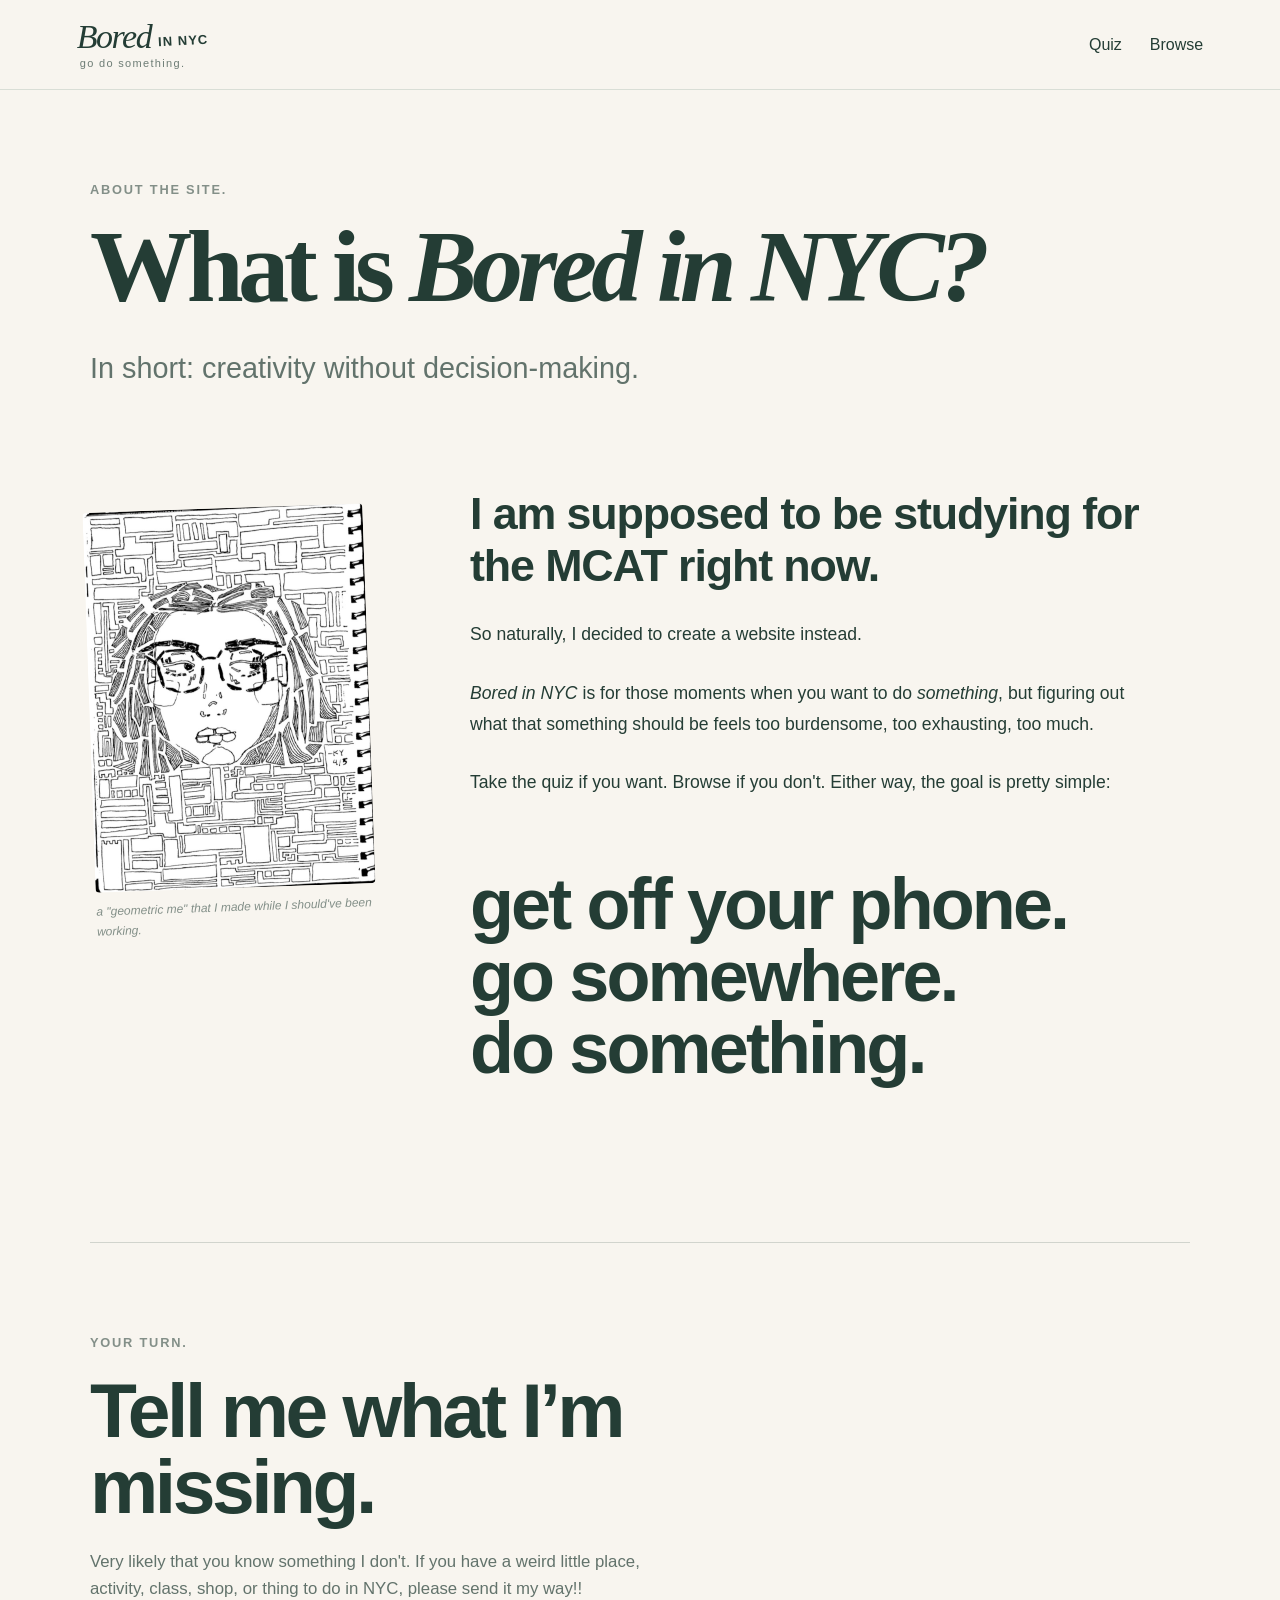
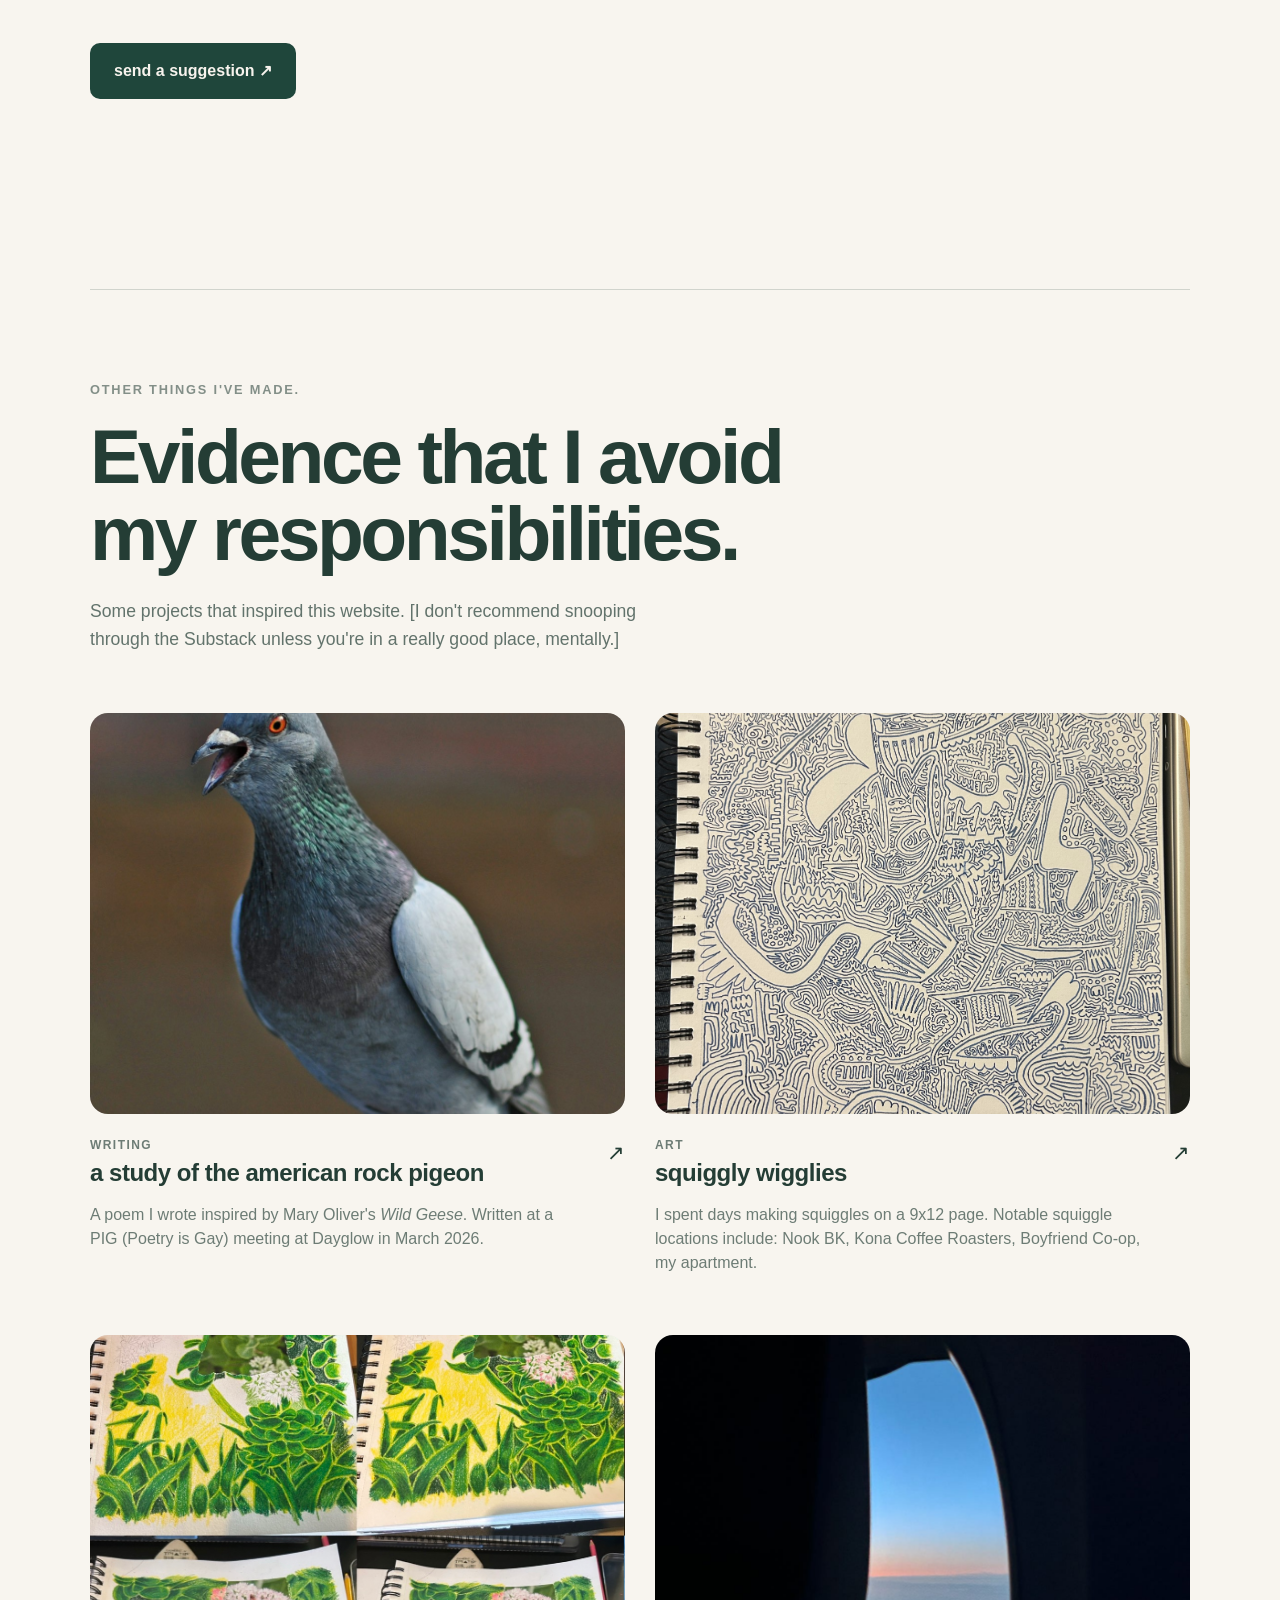
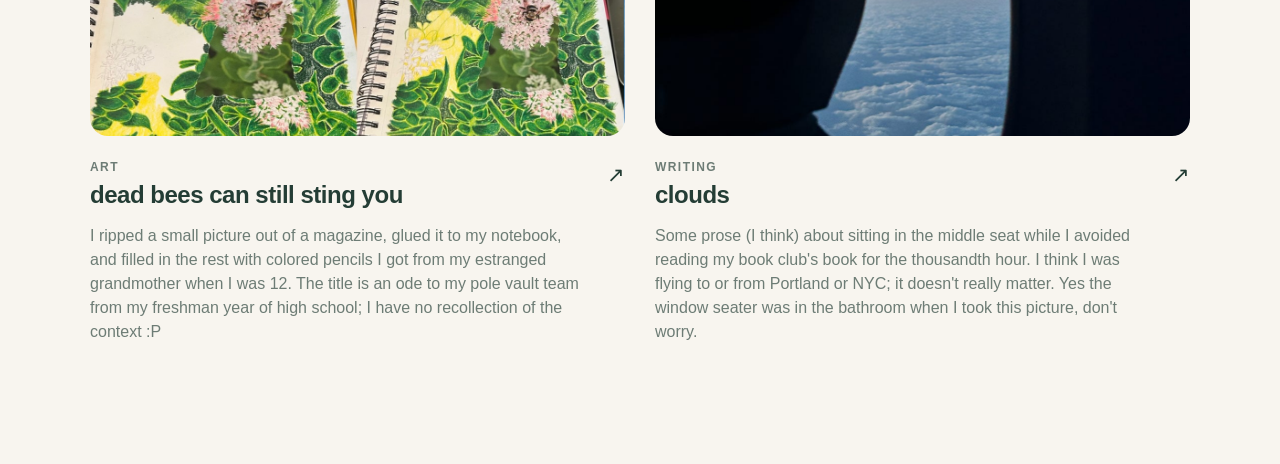
==== about.html @ a7bac59e "website updates and added about me page" ====
<!DOCTYPE html>
<html lang="en">

<head>
  <meta charset="UTF-8">
  <meta name="viewport" content="width=device-width, initial-scale=1">

  <title>About | Bored in NYC</title>

  <link rel="stylesheet" href="style.css">
</head>


<body class="about-page">

  <header>
    <nav class="navbar" aria-label="Main navigation">

      <a
        href="index.html"
        class="site-name"
        aria-label="Bored in NYC — go do something"
      >
        <span class="logo-main">
          <span class="logo-bored">Bored</span>
          <span class="logo-nyc">in NYC</span>
        </span>

        <span class="logo-tagline">
          go do something.
        </span>
      </a>

      <div class="nav-links">
        <a class="nav-link" href="quiz.html">Quiz</a>
        <a class="nav-link" href="browse.html">Browse</a>
      </div>

    </nav>
  </header>

  <main class="about-main">

    <section class="about-hero">

      <p class="about-eyebrow">About the site.</p>

      <h1>
        What is <em>Bored in NYC?</em>
      </h1>

      <p class="about-lede">
        In short: creativity without decision-making.
      </p>
    </section>


    <div class="about-content-row">

  <!-- LEFT SIDE -->
  <div class="about-side-image">
    <img src="About.jpg" alt="a geometric me">
    <p>a "geometric me" that I made while I should've been working.</p>
  </div>


  <!-- RIGHT SIDE -->
  <section class="about-story">

    <p class="about-big-text">
      I am supposed to be studying for the MCAT right now.
    </p>

    <p>
      So naturally, I decided to create a website instead.
    </p>

    <p>
      <em>Bored in NYC</em> is for those moments when you want to do
      <em>something</em>, but figuring out what that something should be
      feels too burdensome, too exhausting, too much.
    </p>

    <p>
      Take the quiz if you want. Browse if you don't.
      Either way, the goal is pretty simple:
    </p>

    <p class="about-closing">
      get off your phone.<br>
      go somewhere.<br>
      do something.
    </p>

  </section>

</div>

     <section class="suggestion-section">

  <div class="about-divider"></div>

  <div class="suggestion-content">

    <p class="about-eyebrow">YOUR TURN.</p>

    <h2>Tell me what I’m missing.</h2>

    <p class="suggestion-intro">
      Very likely that you know something I don't. If you have a weird little place, activity, class, shop, or thing to do
      in NYC, please send it my way!!
    </p>



      <a
  class="suggestion-button"
  href="https://forms.gle/tax34unTZaLPcnZL6"
  target="_blank"
  rel="noopener noreferrer"
>
  send a suggestion ↗
</a>
    </form>

  </div>

</section>
    <!-- ===================================================
     CREATIVE PROJECTS
     =================================================== -->

<section class="creative-projects">

  <div class="about-divider"></div>

  <div class="creative-projects-header">
    <p class="about-eyebrow">Other things I've made.</p>

    <h2>
      Evidence that I avoid my responsibilities.
    </h2>

    <p class="creative-projects-intro">
      Some projects that inspired this website. [I don't recommend snooping through the Substack unless you're in a really good place, mentally.]
    </p>
  </div>


  <div class="creative-projects-grid">

    <!-- PROJECT 1 -->
    <a 
    href="https://officialcostcohotdog.substack.com/p/a-study-of-the-american-rock-pigeon"
  class="creative-project-card"
  target="_blank"
  rel="noopener noreferrer"> <div class="creative-project-image">
        <img src="Pigeon.jpeg" alt="">
      </div>

      <div class="creative-project-info">
        <p class="creative-project-type">Writing</p>
        <h3>a study of the american rock pigeon</h3>
        <p>A poem I wrote inspired by Mary Oliver's <em>Wild Geese</em>. Written at a PIG (Poetry is Gay) meeting at Dayglow in March 2026.</p>
        <span class="creative-project-arrow">↗</span>
      </div>
    </a>


    <!-- PROJECT 2 -->
<div class="creative-project-card art-expand-card">
  <div class="creative-project-image" onclick="openLightbox('Art1.jpg', 'Squiggly Wigglies')">
    <img src="Art1.jpg" alt="Squiggly Wigglies">
  </div>

  <div class="creative-project-info">
    <p class="creative-project-type">Art</p>
    <h3>squiggly wigglies</h3>
    <p>
      I spent days making squiggles on a 9x12 page. Notable squiggle
      locations include: Nook BK, Kona Coffee Roasters, Boyfriend Co-op,
      my apartment.
    </p>
    <span class="creative-project-arrow"
          onclick="openLightbox('Art1.jpg', 'Squiggly Wigglies')">↗</span>
  </div>
</div>

    <!-- PROJECT 3 -->
<div class="creative-project-card art-expand-card">
  <div class="creative-project-image" onclick="openLightbox('Art 2.jpg', 'Dead bees can still sting you')">
    <img src="Art 2.jpg" alt="Dead bees can still sting you">
  </div>

  <div class="creative-project-info">
    <p class="creative-project-type">Art</p>
    <h3>dead bees can still sting you</h3>
    <p>
      I ripped a small picture out of a magazine, glued it to my notebook, and filled in the rest with colored pencils I got from my estranged grandmother when I was 12. The title is an ode to my pole vault team from my freshman year of high school; I have no recollection of the context :P
    </p>
    <span class="creative-project-arrow"
          onclick="openLightbox('Art1.jpg', 'Squiggly Wigglies')">↗</span>
  </div>
</div>


        <!-- PROJECT 5 -->
    <a 
    href="https://officialcostcohotdog.substack.com/p/clouds"
  class="creative-project-card"
  target="_blank"
  rel="noopener noreferrer"> <div class="creative-project-image">
        <img src="Clouds.jpg" alt="">
      </div>

      <div class="creative-project-info">
        <p class="creative-project-type">Writing</p>
        <h3>clouds</h3>
        <p>Some prose (I think) about sitting in the middle seat while I avoided reading my book club's book for the thousandth hour. I think I was flying to or from Portland or NYC; it doesn't really matter. Yes the window seater was in the bathroom when I took this picture, don't worry.</p>
        <span class="creative-project-arrow">↗</span>
      </div>
    </a>

  </div>

</section>

  </main>

  <!-- ART LIGHTBOX -->

<div id="art-lightbox" class="art-lightbox" onclick="closeLightbox()">

  <button
    class="lightbox-close"
    onclick="closeLightbox()"
    aria-label="Close image"
  >
    ×
  </button>

  <img
    id="lightbox-image"
    src=""
    alt=""
    onclick="event.stopPropagation()"
  >

</div>

<script>
  function openLightbox(imageSrc, imageAlt) {
    const lightbox = document.getElementById("art-lightbox");
    const image = document.getElementById("lightbox-image");

    image.src = imageSrc;
    image.alt = imageAlt;

    lightbox.classList.add("open");
    document.body.style.overflow = "hidden";
  }

  function closeLightbox() {
    const lightbox = document.getElementById("art-lightbox");

    lightbox.classList.remove("open");
    document.body.style.overflow = "";
  }

  document.addEventListener("keydown", function(event) {
    if (event.key === "Escape") {
      closeLightbox();
    }
  });
</script>

</body>
</html>
---- style.css ----
/* Include padding and borders in element widths */
* {
  box-sizing: border-box;
}

/* Set the page's colors and default font */
body {
  margin: 0;
  background: #f8f5ef;
  color: #243d35;
  font-family: Arial, sans-serif;
  line-height: 1.6;
}

/* Site name at the top */
header {
  padding: 20px 6%;
  border-bottom: 1px solid #d9ded6;
  font-weight: bold;
  font-size: 22px;
}

header p {
  margin: 0;
}

/* Keep the content centered and readable */
main {
  margin: 0;
  padding: 0;
}

h1 {
  max-width: 750px;
  font-family: Georgia, serif;
  font-size: clamp(36px, 6vw, 68px);
  line-height: 1.1;
  letter-spacing: -1px;
}

main > p {
  max-width: 560px;
  color: #56645c;
  font-size: 20px;
}

h2 {
  margin-top: 60px;
  font-size: 24px;
}

/* Arrange the hobby categories into cards */
ul {
  display: grid;
  grid-template-columns: repeat(auto-fit, minmax(220px, 1fr));
  gap: 16px;
  padding: 0;
  list-style: none;
}

/* Homepage activity category cards */
ul {
  counter-reset: activity-card;
}

li {
  position: relative;
  counter-increment: activity-card;
  padding: 34px 30px 30px;
  background: #ffffff;
  border: 1px solid #d9ded6;
  border-radius: 16px;
  font-weight: bold;
  transition:
    transform 0.2s ease,
    box-shadow 0.2s ease,
    border-color 0.2s ease;
}

li::before {
  content: "0" counter(activity-card);
  display: block;
  margin-bottom: 28px;
  font-family: Georgia, serif;
  font-size: 14px;
  font-style: italic;
  font-weight: normal;
  color: #7a877f;
}

li::after {
  content: "↗";
  position: absolute;
  top: 28px;
  right: 28px;
  font-size: 20px;
  font-weight: normal;
  transition: transform 0.2s ease;
}

li:hover {
  transform: translateY(-5px) rotate(-0.5deg);
  border-color: #243d35;
  box-shadow: 6px 7px 0 #dfe7dc;
}

li:hover::after {
  transform: translate(3px, -3px);
}
.category-link {
  display: block;
  color: inherit;
  font-family: Georgia, serif;
  font-size: 22px;
  line-height: 1.2;
  text-decoration: none;
}

.category-link:hover {
  text-decoration: none;
}

.category-link:focus-visible {
  outline: 2px solid #243d35;
  outline-offset: 5px;
}

/* Navigation layout */
.navbar {
  max-width: 1200px;
  margin: 0 auto;
  display: flex;
  justify-content: space-between;
  align-items: center;
  gap: 20px;
  flex-wrap: wrap;
}

/* Bored in NYC logo */
.site-name {
  display: inline-flex;
  flex-direction: column;
  align-items: flex-start;
  gap: 4px;
  color: #243d35;
  text-decoration: none;
  line-height: 1;
}

.logo-main {
  display: flex;
  align-items: baseline;
  gap: 7px;
}

.logo-bored {
  font-family: Georgia, serif;
  font-size: 34px;
  font-weight: normal;
  font-style: italic;
  letter-spacing: -1.5px;
}

.logo-nyc {
  position: relative;
  top: -3px;
  font-size: 13px;
  font-weight: bold;
  letter-spacing: 0.08em;
  text-transform: uppercase;
  transform: rotate(-3deg);
}

.logo-tagline {
  margin-left: 3px;
  font-family: Arial, sans-serif;
  font-size: 11px;
  font-weight: normal;
  letter-spacing: 0.12em;
  text-transform: lowercase;
  opacity: 0.65;
}

.site-name:hover .logo-bored {
  text-decoration: underline;
  text-decoration-thickness: 2px;
  text-underline-offset: 5px;
}

.site-name:hover .logo-tagline {
  opacity: 1;
}

/* Navigation link */
.nav-link {
  color: #243d35;
  font-size: 16px;
  font-weight: normal;
  text-decoration: none;
  padding: 8px 0;
}

.nav-link:hover {
  text-decoration: underline;
  text-underline-offset: 5px;
}

/* Make keyboard navigation visible */
.navbar a:focus-visible {
  outline: 2px solid #243d35;
  outline-offset: 5px;
}

/* Leave space above the heading when jumping to it */
#hobbies {
  scroll-margin-top: 24px;
}

.button {
  display: inline-block;
  margin-top: 16px;
  padding: 14px 24px;
  background: #243d35;
  color: #ffffff;
  border-radius: 8px;
  text-decoration: none;
  font-weight: bold;
}

.button:hover {
  background: #36594d;
}

.button:focus-visible {
  outline: 3px solid #243d35;
  outline-offset: 4px;
}

.quiz-question {
  max-width: 650px;
  margin: 40px 0 0;
  padding: 0;
  border: none;
}

.quiz-question legend {
  margin-bottom: 20px;
  font-size: 24px;
  font-weight: bold;
}

.quiz-option {
  display: flex;
  align-items: center;
  gap: 12px;
  margin-bottom: 12px;
  padding: 20px;
  background: #ffffff;
  border: 2px solid #d9ded6;
  border-radius: 12px;
  cursor: pointer;
}

.quiz-option:hover {
  border-color: #243d35;
}

.quiz-option:has(input:checked) {
  background: #e8f0e8;
  border-color: #243d35;
}

.quiz-option:focus-within {
  outline: 2px solid #243d35;
  outline-offset: 3px;
}

.quiz-option input {
  width: 18px;
  height: 18px;
  margin: 0;
  accent-color: #243d35;
  flex-shrink: 0;
}
button.button {
  border: none;
  font: inherit;
  font-weight: bold;
  cursor: pointer;
}

#quiz-result {
  max-width: 650px;
  margin-top: 24px;
  font-size: 20px;
}
/* Show a result card only when it contains text */
#quiz-result:not(:empty) {
  padding: 24px;
  background: #e8f0e8;
  border-left: 4px solid #243d35;
  border-radius: 8px;
}
.category-link {
  display: block;
  color: inherit;
  text-decoration: none;
}

.category-link:hover {
  text-decoration: underline;
  text-underline-offset: 5px;
}

.category-link:focus-visible {
  outline: 2px solid #243d35;
  outline-offset: 5px;
}
/* Keep hidden elements hidden, even when they have button styling */
[hidden] {
  display: none !important;
}
/* Supporting text inside the homepage cards */
li p {
  margin: 12px 0 0;
  color: #56645c;
  font-size: 16px;
  font-weight: normal;
}
#results-summary {
  margin-top: 32px;
}

#activity-results {
  display: grid;
  gap: 24px;
}

.activity-card {
  padding: 28px;
  background: #ffffff;
  border: 1px solid #d9ded6;
  border-radius: 12px;
}

.activity-card h2 {
  margin: 0 0 12px;
}

.activity-location {
  font-weight: bold;
}

.activity-note {
  color: #56645c;
  font-size: 15px;
}
.activity-stops {
  margin: 20px 0;
  padding-left: 16px;
  border-left: 2px solid #d9ded6;
}

.activity-stops a {
  color: #243d35;
  text-underline-offset: 4px;
}

.activity-stops a:focus-visible {
  outline: 2px solid #243d35;
  outline-offset: 4px;
}
.empty-result {
  max-width: 650px;
  padding: 32px;
  background: #ffffff;
  border: 1px solid #d9ded6;
  border-left: 5px solid #243d35;
  border-radius: 12px;
}

.empty-result h2 {
  margin: 0 0 12px;
  font-family: Georgia, serif;
  font-size: 30px;
  line-height: 1.2;
}

.empty-result p {
  margin: 0 0 20px;
  color: #56645c;
  font-size: 17px;
  line-height: 1.6;
}

.empty-result .button {
  margin-top: 0;
  max-width: 100%;
}

/* Keep result announcements accessible without extra visible text */
#results-summary {
  position: absolute;
  width: 1px;
  height: 1px;
  padding: 0;
  margin: -1px;
  overflow: hidden;
  clip-path: inset(50%);
  white-space: nowrap;
  border: 0;
}

#activity-results:not(:empty) {
  margin-top: 32px;
}

/* Homepage NYC hero */
.hero {
  min-height: 620px;
  display: flex;
  align-items: center;
  padding: 80px max(7%, calc((100vw - 1000px) / 2));

  background:
    linear-gradient(
      90deg,
      rgba(20, 40, 34, 0.82) 0%,
      rgba(20, 40, 34, 0.62) 38%,
      rgba(20, 40, 34, 0.25) 68%,
      rgba(20, 40, 34, 0.08) 100%
    ),
    url("nyc-hero.jpg");

  background-size: cover;
  background-position: center 60%;
  background-repeat: no-repeat;
}

.hero-content {
  max-width: 760px;
}

.hero h1 {
  margin: 0 0 28px;
  max-width: 750px;
  color: #ffffff;
  font-family: Georgia, serif;
  font-size: clamp(44px, 6vw, 72px);
  line-height: 1.05;
  letter-spacing: -1px;
}

.hero p {
  max-width: 570px;
  margin: 0;
  color: rgba(255, 255, 255, 0.9);
  font-size: 20px;
  line-height: 1.6;
}

.hero-button {
  margin-top: 30px;
  background: #f8f5ef;
  color: #243d35;
}

.hero-button:hover {
  background: #ffffff;
}

/* Homepage section below the photo */
.homepage-ideas {
  position: relative;
  z-index: 2;
  max-width: 1050px;
  margin: -45px auto 0;
  padding: 42px 38px 90px;
  background: #f8f5ef;
  border-radius: 18px 18px 0 0;
}

.homepage-ideas h2 {
  margin: 0 0 26px;
  font-family: Georgia, serif;
  font-size: 28px;
  font-weight: normal;
  font-style: italic;
}
/* Make the hero work on smaller screens */
@media (max-width: 700px) {
  .hero {
    min-height: 560px;
    padding: 60px 24px;
    background-position: center;
  }

  .hero h1 {
    font-size: clamp(42px, 12vw, 58px);
  }

  .hero p {
    font-size: 18px;
  }

 .homepage-ideas {
  margin-top: -25px;
  padding: 35px 20px 70px;
  border-radius: 14px 14px 0 0;
}
}

/* =========================================================
   STEP-BY-STEP QUIZ
   ========================================================= */

.quiz-page main {
  max-width: none;
  margin: 0;
  padding: 0;
}

.quiz-main {
  width: min(100% - 64px, 1200px);
  margin: 0 auto;
  padding: 38px 0 100px;
}

/* Tiny intro above progress bar */
.quiz-intro {
  max-width: 900px;
  margin: 0 auto 24px;
  text-align: center;
}

.quiz-eyebrow {
  margin: 0;
  color: #6b786f;
  font-size: 13px;
  font-weight: bold;
  letter-spacing: 0.14em;
  text-transform: uppercase;
}

/* Progress */
.quiz-progress {
  max-width: 900px;
  margin: 0 auto 48px;
  display: flex;
  align-items: center;
}

.progress-step {
  width: 42px;
  height: 42px;
  display: grid;
  place-items: center;
  flex-shrink: 0;

  border: 1px solid #cbd3cb;
  border-radius: 50%;

  color: #78847c;
  background: #f8f5ef;

  font-family: Georgia, serif;
  font-size: 13px;
  font-style: italic;

  transition:
    background 0.2s ease,
    color 0.2s ease,
    border-color 0.2s ease;
}

.progress-step.active {
  color: #ffffff;
  background: #243d35;
  border-color: #243d35;
}

.progress-step.complete {
  color: #243d35;
  background: #dfe7dc;
  border-color: #dfe7dc;
}

.progress-line {
  height: 1px;
  flex: 1;
  background: #cbd3cb;
}

/* Individual quiz screens */
.quiz-step {
  width: 100%;
  max-width: 1100px;
  margin: 0 auto;
  padding: 0;
  border: 0;
}

.quiz-step[hidden] {
  display: none !important;
}

.step-label {
  margin: 0 0 10px;
  color: #78847c;
  font-size: 12px;
  font-weight: bold;
  letter-spacing: 0.18em;
}

.quiz-step h1,
.quiz-results-section h1 {
  max-width: 1000px;
  margin: 0;

  font-family: Georgia, serif;
  font-size: clamp(42px, 5vw, 62px);
  font-weight: bold;
  line-height: 1.05;
  letter-spacing: -1px;
}

.step-description {
  max-width: 600px;
  margin: 16px 0 30px;

  color: #56645c;
  font-size: 19px;
}

/* Choice layout */
.choice-grid {
  display: grid;
  gap: 18px;
}

.choice-grid-two {
  grid-template-columns: repeat(2, minmax(0, 1fr));
  gap: 20px;
}

.choice-grid-three {
  grid-template-columns: repeat(3, minmax(0, 1fr));
}

.energy-grid {
  grid-template-columns: repeat(3, minmax(0, 1fr));
}

/* Hide native radio buttons visually */
.choice-card input {
  position: absolute;
  opacity: 0;
  pointer-events: none;
}

/* Large clickable cards */
.choice-card {
  position: relative;
  display: block;
  cursor: pointer;
}

.choice-content {
  position: relative;
  min-height: 165px;
  height: 100%;
  display: flex;
  flex-direction: column;

  padding: 30px 32px;

  background: #ffffff;
  border: 1px solid #d4dad3;
  border-radius: 14px;

  transition:
    transform 0.18s ease,
    border-color 0.18s ease,
    box-shadow 0.18s ease,
    background 0.18s ease;
}

.choice-title {
  display: block;
  padding-right: 30px;

  font-family: Georgia, serif;
  font-size: 23px;
  font-weight: bold;
  line-height: 1.15;
}

.choice-description {
  display: block;
  max-width: 90%;
  margin-top: 16px;

  color: #56645c;
  font-size: 15px;
  font-weight: normal;
  line-height: 1.55;
}

.choice-arrow {
  position: absolute;
  top: 25px;
  right: 26px;

  font-size: 20px;
  font-weight: normal;

  transition: transform 0.18s ease;
}

.choice-card:hover .choice-content {
  transform: translateY(-4px);
  border-color: #243d35;
  box-shadow: 6px 7px 0 #dfe7dc;
}

.choice-card:hover .choice-arrow {
  transform: translate(3px, -3px);
}

.choice-card input:focus-visible + .choice-content {
  outline: 3px solid #243d35;
  outline-offset: 4px;
}

.choice-card input:checked + .choice-content {
  background: #e8f0e8;
  border-color: #243d35;
}

/* The "I don't want to decide" choices */
.surprise-card .choice-content {
  background: #f1eee7;
}

/* Slightly smaller cards for the six mood choices */
.compact-card .choice-content {
  min-height: 170px;
}

/* Energy cards */
.energy-card .choice-content {
  min-height: 225px;
}

.energy-number {
  display: block;
  margin-bottom: 38px;
  color: #7a877f;
  font-family: Arial, sans-serif;
  font-size: 11px;
  font-style: normal;
  font-weight: bold;
  letter-spacing: 0.14em;
}

/* Back button */
.quiz-back,
.start-over {
  display: inline-block;
  margin: 0 0 35px;
  padding: 0;

  border: 0;
  background: transparent;
  color: #56645c;

  font: inherit;
  font-size: 14px;

  cursor: pointer;
}

.quiz-back:hover,
.start-over:hover {
  color: #243d35;
  text-decoration: underline;
  text-underline-offset: 5px;
}

/* Results screen */
.quiz-results-section {
  max-width: 900px;
  margin: 0 auto;
}

.quiz-results-section[hidden] {
  display: none !important;
}

.selection-summary {
  display: inline-block;
  margin: 22px 0 5px;
  padding: 8px 13px;

  background: #e8f0e8;
  border-radius: 999px;

  color: #243d35;
  font-size: 14px;
  font-weight: bold;
}

.quiz-results-section #activity-results {
  margin-top: 35px;
}

/* Screen-reader-only labels */
.sr-only {
  position: absolute;
  width: 1px;
  height: 1px;
  padding: 0;
  margin: -1px;
  overflow: hidden;
  clip: rect(0, 0, 0, 0);
  white-space: nowrap;
  border: 0;
}

/* Tablet */
@media (max-width: 800px) {
  .choice-grid-three,
  .energy-grid {
    grid-template-columns: repeat(2, minmax(0, 1fr));
  }
}

/* Phone */
@media (max-width: 600px) {
  .quiz-main {
    width: min(100% - 32px, 980px);
    padding: 38px 0 70px;
  }

  .quiz-progress {
    margin-bottom: 45px;
  }

  .choice-grid-two,
  .choice-grid-three,
  .energy-grid {
    grid-template-columns: 1fr;
  }

  .choice-content,
  .compact-card .choice-content,
  .energy-card .choice-content {
    min-height: 0;
  }

  .energy-number {
    margin-bottom: 25px;
  }

  .quiz-step h1,
  .quiz-results-section h1 {
    font-size: clamp(40px, 12vw, 54px);
  }

  .step-description {
    font-size: 17px;
  }
}

/* =========================================================
   QUIZ ALIGNMENT FIX
   ========================================================= */

/* Center the entire quiz area on the page */
.quiz-main {
  width: min(100% - 64px, 1200px);
  margin-left: auto;
  margin-right: auto;
}

/* Make intro, progress, questions, and results use the same width */
.quiz-intro,
.quiz-progress,
.quiz-step,
.quiz-results-section {
  width: 100%;
  max-width: 1000px;
  margin-left: auto;
  margin-right: auto;
}

/* Keep the progress bar aligned with the cards */
.quiz-progress {
  max-width: 1000px;
  margin-bottom: 48px;
}

/* Keep question text aligned with the cards */
.quiz-step h1,
.quiz-step .step-label,
.quiz-step .step-description {
  margin-left: 0;
}

/* Results should follow the same centered layout */
.quiz-results-section {
  max-width: 1000px;
}

/* Mobile spacing */
@media (max-width: 600px) {
  .quiz-main {
    width: calc(100% - 32px);
  }
}

/* =========================================================
   FINAL QUIZ CENTERING
   ========================================================= */

body.quiz-page {
  overflow-x: hidden;
}

/* Let the quiz main area span the entire browser */
body.quiz-page .quiz-main {
  width: 100%;
  max-width: none;
  margin: 0;
  padding: 38px 32px 100px;
}

/* One shared centered column for EVERYTHING in the quiz */
body.quiz-page .quiz-intro,
body.quiz-page .quiz-progress,
body.quiz-page .quiz-step,
body.quiz-page .quiz-results-section {
  width: min(100%, 1100px);
  max-width: 1100px;
  margin-left: auto;
  margin-right: auto;
}

/* Preserve the progress spacing */
body.quiz-page .quiz-progress {
  margin-top: 0;
  margin-bottom: 48px;
}

/* Results use the same column */
body.quiz-page .quiz-results-section {
  width: min(100%, 1100px);
}

/* Mobile */
@media (max-width: 700px) {
  body.quiz-page .quiz-main {
    padding: 32px 20px 70px;
  }
}

/* Q2/Q3 spacing refinements */
body.quiz-page .quiz-progress {
  margin-bottom: 32px;
}

body.quiz-page .quiz-back {
  margin: 0 0 22px;
  color: #6f7d75;
  font-size: 14px;
  font-weight: bold;
}

body.quiz-page .quiz-back:hover {
  color: #243d35;
}

/* Mood cards are intentionally quicker and more compact */
body.quiz-page .choice-grid-three {
  gap: 16px;
}

body.quiz-page .compact-card .choice-content {
  min-height: 145px;
  padding: 25px 28px;
}

body.quiz-page .compact-card .choice-title {
  font-size: 22px;
}

body.quiz-page .compact-card .choice-description {
  margin-top: 12px;
  font-size: 14px;
  line-height: 1.5;
}

body.quiz-page .compact-card .choice-arrow {
  top: 23px;
  right: 25px;
}
/* =========================================================
   Q3 — ENERGY-SPECIFIC HOVER PERSONALITIES
   ========================================================= */

/* LOW ENERGY — barely bothered */
.energy-card:nth-child(1):hover .choice-content {
  transform: translateY(-2px);
  box-shadow: 3px 3px 0 #dfe7dc;
}

/* Keep the arrow pretty relaxed too */
.energy-card:nth-child(1):hover .choice-arrow {
  transform: translate(1px, -1px);
}


/* MEDIUM ENERGY — okay, we're doing something */
.energy-card:nth-child(2):hover .choice-content {
  transform: translateY(-9px);
  box-shadow: 8px 10px 0 #dfe7dc;
}

/* Arrow gets a little more enthusiastic */
.energy-card:nth-child(2):hover .choice-arrow {
  transform: translate(5px, -5px);
}


/* HIGH ENERGY — WE HAVE PLANS */
.energy-card:nth-child(3):hover .choice-content {
  transform: translateY(-15px) rotate(1deg);
  box-shadow: 12px 15px 0 #dfe7dc;
}

/* Arrow practically tries to leave */
.energy-card:nth-child(3):hover .choice-arrow {
  transform: translate(8px, -8px) rotate(8deg);
}


/* Give Q3 cards enough transition time to make the movement feel intentional */
.energy-card .choice-content {
  transition:
    transform 0.22s ease,
    box-shadow 0.22s ease,
    border-color 0.18s ease,
    background 0.18s ease;
}

.energy-card .choice-arrow {
  transition: transform 0.22s ease;
}

/* LOW — stays calm */
.energy-card:nth-child(1):hover .choice-title {
  transform: none;
}

/* MEDIUM — perks up */
.energy-card:nth-child(2):hover .choice-title {
  transform: translateX(4px);
}

/* HIGH — fully commits */
.energy-card:nth-child(3):hover .choice-title {
  transform: translateX(8px) rotate(-1deg);
}

.energy-card .choice-title {
  transition: transform 0.22s ease;
}

.energy-card:nth-child(3) .choice-content,
.energy-card:nth-child(3) .choice-arrow,
.energy-card:nth-child(3) .choice-title {
  transition-duration: 0.14s;
}

/* =========================================================
   FEATURED RESULT
   ========================================================= */

.results-reveal {
  margin-bottom: 42px;
}

.results-reveal h1 {
  margin-bottom: 20px;
}

.selection-summary {
  display: inline-block;
  margin: 4px 0 0;
  padding: 9px 14px;

  background: #e8f0e8;
  border-radius: 999px;

  color: #243d35;
  font-size: 13px;
  font-weight: bold;
}

/* Featured recommendation */

#featured-result {
  margin-top: 34px;
}

.featured-card {
  position: relative;
  padding: 42px 44px;

  background: #ffffff;
  border: 1px solid #cfd7cf;
  border-radius: 16px;

  box-shadow: 9px 10px 0 #dfe7dc;
}

.featured-top-row {
  display: flex;
  justify-content: space-between;
  align-items: center;
  gap: 20px;

  margin-bottom: 34px;
}

.featured-label,
.featured-neighborhood {
  margin: 0;

  color: #6f7d75;
  font-size: 11px;
  font-weight: bold;
  letter-spacing: 0.16em;
}

.featured-title {
  max-width: 750px;
  margin: 0;

  font-family: Georgia, serif;
  font-size: clamp(34px, 4vw, 50px);
  line-height: 1.08;
  letter-spacing: -0.5px;
}

.featured-location {
  margin: 16px 0 0;

  color: #243d35;
  font-size: 16px;
  font-weight: bold;
}

.featured-description {
  max-width: 720px;
  margin: 26px 0 0;

  color: #56645c;
  font-size: 18px;
  line-height: 1.65;
}

/* Why this recommendation matched */

.featured-tags {
  display: flex;
  flex-wrap: wrap;
  gap: 8px;

  margin-top: 28px;
}

.result-tag {
  display: inline-block;
  padding: 7px 10px;

  background: #f1eee7;
  border-radius: 999px;

  color: #56645c;
  font-size: 10px;
  font-weight: bold;
  letter-spacing: 0.1em;
}

/* Practical information */

.featured-note {
  max-width: 720px;
  margin: 30px 0 0;
  padding-top: 24px;

  border-top: 1px solid #e1e5df;

  color: #6b776f;
  font-size: 14px;
  line-height: 1.6;
}

/* Result CTA */

.featured-button {
  display: inline-block;
  margin-top: 26px;
  padding: 14px 20px;

  background: #243d35;
  color: #ffffff;
  border-radius: 8px;

  text-decoration: none;
  font-weight: bold;

  transition:
    transform 0.18s ease,
    background 0.18s ease;
}

.featured-button:hover {
  background: #36594d;
  transform: translateY(-2px);
}

/* Try another recommendation */

.result-actions {
  display: flex;
  align-items: center;
  gap: 14px;

  margin-top: 32px;
}

.result-actions p {
  margin: 0;
  color: #6f7d75;
  font-size: 14px;
}

.another-result {
  padding: 0;

  border: 0;
  background: transparent;
  color: #243d35;

  font: inherit;
  font-size: 14px;
  font-weight: bold;

  cursor: pointer;
}

.another-result:hover {
  text-decoration: underline;
  text-underline-offset: 5px;
}

.another-result[hidden] {
  display: none !important;
}

/* Mobile */

@media (max-width: 600px) {
  .featured-card {
    padding: 30px 26px;
    box-shadow: 6px 7px 0 #dfe7dc;
  }

  .featured-top-row {
    align-items: flex-start;
    margin-bottom: 26px;
  }

  .featured-neighborhood {
    text-align: right;
  }

  .featured-description {
    font-size: 16px;
  }

  .result-actions {
    align-items: flex-start;
    flex-direction: column;
    gap: 5px;
  }
}

/* =========================================================
   BACKUP RESULTS
   ========================================================= */

.backup-results {
  margin-top: 72px;
  padding-top: 48px;
  border-top: 1px solid #d9ded6;
}

.backup-label {
  margin: 0 0 8px;

  color: #6f7d75;
  font-size: 11px;
  font-weight: bold;
  letter-spacing: 0.16em;
}

.backup-heading {
  margin: 0 0 28px;

  font-family: Georgia, serif;
  font-size: clamp(26px, 3vw, 36px);
  line-height: 1.15;
}

.backup-grid {
  display: grid;
  grid-template-columns: repeat(3, 1fr);
  gap: 18px;
}

.backup-card {
  position: relative;
  display: flex;
  flex-direction: column;

  min-width: 0;
  min-height: 300px;
  padding: 26px;

  background: #ffffff;
  border: 1px solid #d9ded6;
  border-radius: 12px;

  color: #243d35;
  text-decoration: none;

  transition:
    transform 0.18s ease,
    box-shadow 0.18s ease,
    border-color 0.18s ease;
}

.backup-card:hover {
  transform: translateY(-6px);
  border-color: #243d35;
  box-shadow: 7px 8px 0 #dfe7dc;
}

.backup-card-top {
  display: flex;
  justify-content: space-between;
  align-items: flex-start;
  gap: 16px;

  margin-bottom: 28px;
}

.backup-neighborhood {
  color: #7a877f;
  font-size: 10px;
  font-weight: bold;
  letter-spacing: 0.13em;
}

.backup-arrow {
  flex-shrink: 0;

  font-family: Georgia, serif;
  font-size: 20px;

  transition: transform 0.18s ease;
}

.backup-card:hover .backup-arrow {
  transform: translate(4px, -4px);
}

.backup-card h3 {
  margin: 0;

  font-family: Georgia, serif;
  font-size: 24px;
  line-height: 1.15;
}

.backup-place {
  margin: 12px 0 0;

  font-size: 13px;
  font-weight: bold;
}

.backup-description {
  margin: 22px 0 0;

  color: #657169;
  font-size: 14px;
  line-height: 1.55;
}

/* Two backup cards shouldn't awkwardly stretch to fill three columns */
.backup-grid:has(.backup-card:nth-child(2):last-child) {
  grid-template-columns: repeat(2, minmax(0, 1fr));
  max-width: 740px;
}

/* One backup card */
.backup-grid:has(.backup-card:only-child) {
  grid-template-columns: minmax(0, 360px);
}


/* =========================================================
   BACKUP RESULTS — MOBILE
   ========================================================= */

@media (max-width: 800px) {
  .backup-grid {
    grid-template-columns: 1fr;
  }

  .backup-grid:has(.backup-card:nth-child(2):last-child),
  .backup-grid:has(.backup-card:only-child) {
    grid-template-columns: 1fr;
    max-width: none;
  }

  .backup-card {
    min-height: 0;
  }
}
/* =========================================================
   BACKUP RESULT CARDS — FINAL OVERRIDE
   ========================================================= */

body.quiz-page .backup-results {
  width: 100%;
  margin-top: 72px;
  padding-top: 46px;
  border-top: 1px solid #d9ded6;
}

body.quiz-page .backup-label {
  margin: 0 0 10px;

  color: #6f7d75;
  font-size: 11px;
  font-weight: bold;
  letter-spacing: 0.16em;
}

body.quiz-page .backup-heading {
  margin: 0 0 30px;

  color: #243d35;
  font-family: Georgia, serif;
  font-size: clamp(28px, 3vw, 38px);
  line-height: 1.15;
}

body.quiz-page .backup-grid {
  display: grid;
  grid-template-columns: repeat(3, minmax(0, 1fr));
  gap: 18px;

  width: 100%;
}


/* Individual card */

body.quiz-page a.backup-card {
  position: relative;

  display: flex;
  flex-direction: column;

  min-width: 0;
  min-height: 285px;
  padding: 28px;

  background: #ffffff;
  border: 1px solid #d9ded6;
  border-radius: 12px;

  color: #243d35;
  text-decoration: none;

  cursor: pointer;

  transition:
    transform 0.18s ease,
    box-shadow 0.18s ease,
    border-color 0.18s ease;
}


/* Make sure NOTHING inside becomes a default purple link */

body.quiz-page a.backup-card,
body.quiz-page a.backup-card:visited,
body.quiz-page a.backup-card:hover,
body.quiz-page a.backup-card:active {
  color: #243d35;
  text-decoration: none;
}


/* Card hover */

body.quiz-page a.backup-card:hover {
  transform: translateY(-6px);
  border-color: #243d35;
  box-shadow: 7px 8px 0 #dfe7dc;
}


/* Top row */

body.quiz-page .backup-card-top {
  display: flex;
  justify-content: space-between;
  align-items: flex-start;
  gap: 16px;

  margin-bottom: 30px;
}

body.quiz-page .backup-neighborhood {
  color: #7a877f;
  font-size: 10px;
  font-weight: bold;
  letter-spacing: 0.14em;
}

body.quiz-page .backup-arrow {
  flex-shrink: 0;

  color: #243d35;
  font-family: Georgia, serif;
  font-size: 21px;
  line-height: 1;

  transition: transform 0.18s ease;
}

body.quiz-page a.backup-card:hover .backup-arrow {
  transform: translate(4px, -4px);
}


/* Activity title */

body.quiz-page a.backup-card h3 {
  margin: 0;

  color: #243d35;
  font-family: Georgia, serif;
  font-size: 24px;
  line-height: 1.15;
  text-decoration: none;
}


/* Place */

body.quiz-page .backup-place {
  margin: 13px 0 0;

  color: #243d35;
  font-size: 13px;
  font-weight: bold;
  text-decoration: none;
}


/* Description */

body.quiz-page .backup-description {
  margin: 22px 0 0;

  color: #657169;
  font-size: 14px;
  line-height: 1.55;
  text-decoration: none;
}


/* =========================================================
   TWO BACKUPS
   ========================================================= */

body.quiz-page .backup-grid:has(.backup-card:nth-child(2):last-child) {
  grid-template-columns: repeat(2, minmax(0, 1fr));
  max-width: 760px;
}


/* =========================================================
   ONE BACKUP
   ========================================================= */

body.quiz-page .backup-grid:has(.backup-card:only-child) {
  grid-template-columns: minmax(0, 370px);
}


/* =========================================================
   MOBILE
   ========================================================= */

@media (max-width: 800px) {

  body.quiz-page .backup-results {
    margin-top: 56px;
    padding-top: 38px;
  }

  body.quiz-page .backup-grid,
  body.quiz-page .backup-grid:has(.backup-card:nth-child(2):last-child),
  body.quiz-page .backup-grid:has(.backup-card:only-child) {
    grid-template-columns: 1fr;
    max-width: none;
  }

  body.quiz-page a.backup-card {
    min-height: 0;
  }
}
/* =========================================================
   HOMEPAGE BROWSE CARDS — FINAL
   ========================================================= */

body .homepage-ideas-label {
  margin: 0 0 10px;

  color: #6f7d75;
  font-size: 11px;
  font-weight: bold;
  letter-spacing: 0.16em;
}

body .homepage-ideas h2 {
  margin: 0 0 34px;

  color: #243d35;
  font-family: Georgia, serif;
  font-size: clamp(30px, 4vw, 42px);
  line-height: 1.15;
}


/* Grid */

body .homepage-idea-grid {
  display: grid;
  grid-template-columns: repeat(3, minmax(0, 1fr));
  gap: 18px;

  width: 100%;
}


/* Cards */

body a.homepage-idea-card,
body a.homepage-idea-card:visited {
  position: relative;

  display: flex;
  flex-direction: column;

  min-width: 0;
  min-height: 220px;
  padding: 30px;

  background: #ffffff;
  border: 1px solid #d9ded6;
  border-radius: 12px;

  color: #243d35;
  text-decoration: none;

  cursor: pointer;

  transition:
    transform 0.18s ease,
    box-shadow 0.18s ease,
    border-color 0.18s ease;
}


/* Hover */

body a.homepage-idea-card:hover {
  color: #243d35;
  text-decoration: none;

  transform: translateY(-6px);

  border-color: #243d35;
  box-shadow: 7px 8px 0 #dfe7dc;
}


/* Arrow */

body .homepage-idea-arrow {
  position: absolute;
  top: 27px;
  right: 28px;

  color: #243d35;
  font-family: Georgia, serif;
  font-size: 21px;
  line-height: 1;

  transition: transform 0.18s ease;
}

body a.homepage-idea-card:hover .homepage-idea-arrow {
  transform: translate(4px, -4px);
}


/* Card title */

body a.homepage-idea-card h3 {
  max-width: 220px;
  margin: 0 0 18px;
  padding-right: 30px;

  color: #243d35;
  font-family: Georgia, serif;
  font-size: 25px;
  line-height: 1.15;

  text-decoration: none;
}


/* Card description */

body a.homepage-idea-card p {
  max-width: 260px;
  margin: 0;

  color: #657169;
  font-size: 14px;
  font-weight: normal;
  line-height: 1.55;

  text-decoration: none;
}


/* Make sure nothing inside turns into a blue/purple link */

body a.homepage-idea-card *,
body a.homepage-idea-card:visited *,
body a.homepage-idea-card:hover * {
  text-decoration: none;
}


/* =========================================================
   MOBILE
   ========================================================= */

@media (max-width: 750px) {

  body .homepage-idea-grid {
    grid-template-columns: 1fr;
  }

  body a.homepage-idea-card {
    min-height: 0;
  }

}
/* =========================================================
   BROWSE PAGE
   ========================================================= */

body.browse-page {
  background: #f8f5ef;
}


/* Main page */

body.browse-page .browse-main {
  width: min(100%, 1100px);
  max-width: 1100px;

  margin: 0 auto;
  padding: 70px 32px 100px;
}


/* =========================================================
   INTRO
   ========================================================= */

.browse-intro {
  max-width: 760px;
  margin-bottom: 58px;
}

.browse-eyebrow {
  margin: 0 0 14px;

  color: #6f7d75;
  font-size: 11px;
  font-weight: bold;
  letter-spacing: 0.16em;
}

body.browse-page .browse-intro h1 {
  margin: 0;

  color: #243d35;
  font-family: Georgia, serif;
  font-size: clamp(46px, 6vw, 68px);
  font-style: italic;
  line-height: 1.05;
  letter-spacing: -1px;
}

.browse-subtitle {
  max-width: 570px;
  margin: 22px 0 0;

  color: #56645c;
  font-size: 18px;
  line-height: 1.6;
}


/* =========================================================
   FILTERS
   ========================================================= */

.browse-filters {
  padding: 34px 0;

  border-top: 1px solid #d9ded6;
  border-bottom: 1px solid #d9ded6;
}

.filter-group + .filter-group {
  margin-top: 28px;
}

.filter-label {
  margin: 0 0 11px;

  color: #6f7d75;
  font-size: 10px;
  font-weight: bold;
  letter-spacing: 0.15em;
}

.filter-options {
  display: flex;
  flex-wrap: wrap;
  gap: 8px;
}

.filter-button {
  padding: 9px 14px;

  background: transparent;
  border: 1px solid #cfd7cf;
  border-radius: 999px;

  color: #56645c;

  font: inherit;
  font-size: 13px;
  font-weight: bold;

  cursor: pointer;

  transition:
    background 0.15s ease,
    border-color 0.15s ease,
    color 0.15s ease,
    transform 0.15s ease;
}

.filter-button:hover {
  border-color: #243d35;
  color: #243d35;

  transform: translateY(-1px);
}

.filter-button.active {
  background: #243d35;
  border-color: #243d35;
  color: #ffffff;
}


/* =========================================================
   RESULTS HEADER
   ========================================================= */

.browse-results-section {
  margin-top: 46px;
}

.browse-results-header {
  display: flex;
  justify-content: space-between;
  align-items: center;

  gap: 20px;

  margin-bottom: 22px;
}

.browse-count {
  margin: 0;

  color: #6f7d75;
  font-size: 12px;
  font-weight: bold;
  letter-spacing: 0.08em;
  text-transform: uppercase;
}

.clear-filters {
  padding: 0;

  background: transparent;
  border: 0;

  color: #243d35;

  font: inherit;
  font-size: 13px;
  font-weight: bold;

  cursor: pointer;
}

.clear-filters:hover {
  text-decoration: underline;
  text-underline-offset: 4px;
}


/* =========================================================
   ACTIVITY GRID
   ========================================================= */

.browse-grid {
  display: grid;
  grid-template-columns: repeat(2, minmax(0, 1fr));

  gap: 20px;
}


/* =========================================================
   ACTIVITY CARD
   ========================================================= */

body.browse-page a.browse-card,
body.browse-page a.browse-card:visited {
  position: relative;

  display: flex;
  flex-direction: column;

  min-width: 0;
  min-height: 360px;

  padding: 30px;

  background: #ffffff;
  border: 1px solid #d9ded6;
  border-radius: 13px;

  color: #243d35;
  text-decoration: none;

  transition:
    transform 0.18s ease,
    box-shadow 0.18s ease,
    border-color 0.18s ease;
}

body.browse-page a.browse-card:hover {
  color: #243d35;
  text-decoration: none;

  transform: translateY(-6px);

  border-color: #243d35;
  box-shadow: 7px 8px 0 #dfe7dc;
}


/* Top */

.browse-card-top {
  display: flex;
  justify-content: space-between;
  align-items: flex-start;

  gap: 20px;

  margin-bottom: 30px;
}

.browse-card-neighborhood {
  color: #7a877f;

  font-size: 10px;
  font-weight: bold;
  letter-spacing: 0.14em;
}

.browse-card-arrow {
  flex-shrink: 0;

  color: #243d35;

  font-family: Georgia, serif;
  font-size: 21px;
  line-height: 1;

  transition: transform 0.18s ease;
}

.browse-card:hover .browse-card-arrow {
  transform: translate(4px, -4px);
}


/* Title */

body.browse-page .browse-card h2 {
  max-width: 390px;

  margin: 0;

  color: #243d35;

  font-family: Georgia, serif;
  font-size: 27px;
  line-height: 1.15;
}


/* Place */

.browse-card-place {
  margin: 14px 0 0;

  color: #243d35;

  font-size: 13px;
  font-weight: bold;
}


/* Description */

.browse-card-description {
  margin: 22px 0 26px;

  color: #657169;

  font-size: 14px;
  line-height: 1.6;
}


/* Tags */

.browse-card-tags {
  display: flex;
  flex-wrap: wrap;

  gap: 7px;

  margin-top: auto;
}

.browse-tag {
  display: inline-block;

  padding: 6px 9px;

  background: #f1eee7;
  border-radius: 999px;

  color: #657169;

  font-size: 9px;
  font-weight: bold;
  letter-spacing: 0.09em;
}


/* =========================================================
   EMPTY STATE
   ========================================================= */

.browse-empty {
  grid-column: 1 / -1;

  padding: 54px 40px;

  background: #ffffff;
  border: 1px solid #d9ded6;
  border-radius: 13px;

  text-align: center;
}

.browse-empty h2 {
  margin: 0;

  color: #243d35;

  font-family: Georgia, serif;
  font-size: 30px;
}

.browse-empty p {
  max-width: 430px;

  margin: 14px auto 0;

  color: #657169;
  font-size: 15px;
}


/* =========================================================
   MOBILE
   ========================================================= */

@media (max-width: 750px) {

  body.browse-page .browse-main {
    padding: 50px 20px 70px;
  }

  .browse-intro {
    margin-bottom: 42px;
  }

  .browse-filters {
    padding: 28px 0;
  }

  .browse-grid {
    grid-template-columns: 1fr;
  }

  body.browse-page a.browse-card {
    min-height: 0;
  }

}
/* =========================================================
   BROWSE — MULTI-STOP ACTIVITIES
   ========================================================= */


/* Multi-stop card is not itself a link */

body.browse-page .browse-card-multistop {
  position: relative;

  display: flex;
  flex-direction: column;

  min-width: 0;
  min-height: 360px;

  padding: 30px;

  background: #ffffff;
  border: 1px solid #d9ded6;
  border-radius: 13px;

  color: #243d35;
}


/* Small ✦ in place of external-link arrow */

.browse-card-symbol {
  flex-shrink: 0;

  color: #243d35;

  font-family: Georgia, serif;
  font-size: 18px;
  line-height: 1;
}


/* =========================================================
   SEE THE STOPS BUTTON
   ========================================================= */

.stops-toggle {
  align-self: flex-start;

  margin-top: 24px;
  padding: 0;

  background: transparent;
  border: 0;

  color: #243d35;

  font: inherit;
  font-size: 13px;
  font-weight: bold;

  cursor: pointer;

  text-decoration: underline;
  text-decoration-thickness: 1px;
  text-underline-offset: 5px;
}

.stops-toggle:hover {
  color: #36594d;
}


/* =========================================================
   EXPANDED STOPS
   ========================================================= */

.browse-stops {
  margin-top: 26px;
  padding-top: 8px;

  border-top: 1px solid #e1e5df;
}


/* Individual stop */

body.browse-page a.browse-stop,
body.browse-page a.browse-stop:visited {
  display: flex;
  justify-content: space-between;
  align-items: center;

  gap: 20px;

  padding: 17px 4px;

  border-bottom: 1px solid #eceeea;

  color: #243d35;
  text-decoration: none;

  transition:
    padding 0.16s ease,
    background 0.16s ease;
}

body.browse-page a.browse-stop:hover {
  padding-left: 10px;
  padding-right: 10px;

  background: #f8f5ef;

  color: #243d35;
  text-decoration: none;
}


/* Stop text */

.browse-stop-text {
  display: flex;
  flex-direction: column;

  gap: 3px;

  min-width: 0;
}

.browse-stop-name {
  color: #243d35;

  font-family: Georgia, serif;
  font-size: 16px;
  font-weight: bold;
}

.browse-stop-address {
  color: #7a877f;

  font-size: 12px;
  line-height: 1.4;
}


/* Arrow */

.browse-stop-arrow {
  flex-shrink: 0;

  color: #243d35;

  font-family: Georgia, serif;
  font-size: 18px;

  transition: transform 0.16s ease;
}

.browse-stop:hover .browse-stop-arrow {
  transform: translate(3px, -3px);
}


/* =========================================================
   WHEN A MULTI-STOP CARD IS OPEN
   ========================================================= */

.browse-card-multistop:has(
  .stops-toggle[aria-expanded="true"]
) {
  grid-row: span 2;

  border-color: #243d35;
  box-shadow: 7px 8px 0 #dfe7dc;
}


/* =========================================================
   MOBILE
   ========================================================= */

@media (max-width: 750px) {

  body.browse-page .browse-card-multistop {
    min-height: 0;
  }

} 
.navbar {
  max-width: 1200px;
  margin: 0 auto;
  display: flex;
  justify-content: space-between;
  align-items: center;
  gap: 20px;
  flex-wrap: wrap;
}
.nav-links {
  display: flex;
  align-items: center;
  gap: 36px;
}

/* =========================================================
   MOBILE ICONS — MATCH DESKTOP
   ========================================================= */

@media (max-width: 700px) {

  /* Use the same typography for icons as desktop */
  .choice-arrow,
  .browse-card-arrow,
  .browse-card-symbol,
  .browse-stop-arrow,
  .backup-arrow,
  .homepage-idea-arrow {
    font-family: Georgia, serif !important;
    font-style: normal !important;
    font-weight: normal !important;

    /* Prevent phone emoji rendering where possible */
    font-variant-emoji: text;

    color: #243d35;
  }


  /* Standard external-link arrow */
  .choice-arrow,
  .browse-card-arrow,
  .browse-stop-arrow,
  .backup-arrow,
  .homepage-idea-arrow {
    font-size: 20px;
  }


  /* Special / surprise icon */
  .browse-card-symbol {
    font-size: 18px;
  }

}

/* =========================================================
   FORCE TEXT ARROWS — NO MOBILE EMOJIS
   ========================================================= */

.choice-arrow,
.browse-card-arrow,
.browse-stop-arrow,
.backup-arrow,
.homepage-idea-arrow {
  font-family: Georgia, "Times New Roman", serif !important;
  font-style: normal !important;
  font-weight: normal !important;
  color: #243d35;
}

/* Replace existing arrow visually with a text arrow */
.choice-arrow,
.browse-card-arrow,
.browse-stop-arrow,
.backup-arrow,
.homepage-idea-arrow {
  font-size: 0 !important;
}

.choice-arrow::after,
.browse-card-arrow::after,
.browse-stop-arrow::after,
.backup-arrow::after,
.homepage-idea-arrow::after {
  content: "\2197\FE0E";
  font-family: Georgia, "Times New Roman", serif !important;
  font-size: 21px;
  font-style: normal;
  font-weight: normal;
  line-height: 1;
}

/* =========================================================
   HOMEPAGE ARROWS — CSS DRAWN, NEVER EMOJI
   ========================================================= */

.homepage-idea-arrow {
  position: absolute;
  top: 27px;
  right: 28px;

  width: 18px;
  height: 18px;

  font-size: 0 !important;
}

/* diagonal line */
.homepage-idea-arrow::before {
  content: "";
  position: absolute;

  width: 18px;
  height: 2px;

  top: 8px;
  left: 0;

  background: #243d35;
  border-radius: 2px;

  transform: rotate(-45deg);
  transform-origin: center;
}

/* arrow head */
.homepage-idea-arrow::after {
  content: "";
  position: absolute;

  width: 8px;
  height: 8px;

  top: 0;
  right: 0;

  border-top: 2px solid #243d35;
  border-right: 2px solid #243d35;
}

/* keep your little hover movement */
.homepage-idea-card:hover .homepage-idea-arrow {
  transform: translate(4px, -4px);
}

/* =========================================================
   CSS-DRAWN ARROWS — HOMEPAGE + QUIZ + BROWSE
   Prevents iOS from rendering ↗ as an emoji
   ========================================================= */

.homepage-idea-arrow,
.choice-arrow,
.browse-card-arrow,
.browse-stop-arrow,
.backup-arrow {
  width: 18px;
  height: 18px;
  display: inline-block;
  flex-shrink: 0;

  /* Hide any ↗ character still inside the element */
  font-size: 0 !important;

  position: relative;
}

/* Diagonal shaft */
.homepage-idea-arrow::before,
.choice-arrow::before,
.browse-card-arrow::before,
.browse-stop-arrow::before,
.backup-arrow::before {
  content: "";
  position: absolute;

  width: 18px;
  height: 2px;

  top: 8px;
  left: 0;

  background: #243d35;
  border-radius: 2px;

  transform: rotate(-45deg);
  transform-origin: center;
}

/* Arrow head */
.homepage-idea-arrow::after,
.choice-arrow::after,
.browse-card-arrow::after,
.browse-stop-arrow::after,
.backup-arrow::after {
  content: "";
  position: absolute;

  width: 8px;
  height: 8px;

  top: 0;
  right: 0;

  border-top: 2px solid #243d35;
  border-right: 2px solid #243d35;
}

/* Homepage arrow stays in top-right corner */
.homepage-idea-arrow {
  position: absolute;
  top: 27px;
  right: 28px;
}

/* Preserve your existing hover movement */
.homepage-idea-card:hover .homepage-idea-arrow,
.browse-card:hover .browse-card-arrow {
  transform: translate(4px, -4px);
}

/* ===================================================
   ABOUT PAGE
   =================================================== */

.about-page {
  min-height: 100vh;
}

.about-main {
  width: min(1100px, calc(100% - 48px));
  margin: 0 auto;
  padding: 90px 0 120px;
}


/* HERO */

.about-hero {
  max-width: 900px;
  margin-bottom: 100px;
}

.about-eyebrow {
  margin: 0 0 18px;
  font-size: 0.8rem;
  font-weight: 700;
  letter-spacing: 0.14em;
  text-transform: uppercase;
  opacity: 0.55;
}

.about-hero h1 {
  margin: 0;
  max-width: 900px;
  font-size: clamp(3.5rem, 8vw, 7rem);
  line-height: 0.95;
  letter-spacing: -0.055em;
}

.about-hero h1 em {
  font-style: italic;
  font-weight: inherit;
}

.about-lede {
  max-width: 650px;
  margin: 32px 0 0;
  font-size: clamp(1.3rem, 2.5vw, 1.8rem);
  line-height: 1.4;
  opacity: 0.7;
}


/* STORY */

.about-story {
  max-width: 680px;
  margin-left: auto;
  font-size: 1.1rem;
  line-height: 1.75;
}

.about-story p {
  margin: 0 0 28px;
}

.about-big-text {
  font-size: clamp(1.8rem, 4vw, 2.8rem);
  line-height: 1.15;
  letter-spacing: -0.025em;
  font-weight: 600;
}


/* CLOSING */

.about-closing {
  margin-top: 70px !important;
  font-size: clamp(2.4rem, 6vw, 4.5rem);
  font-weight: 700;
  line-height: 1;
  letter-spacing: -0.04em;
}


/* MOBILE */

@media (max-width: 700px) {

  .about-main {
    width: min(100% - 32px, 1100px);
    padding: 60px 0 80px;
  }

  .about-hero {
    margin-bottom: 70px;
  }

  .about-hero h1 {
    font-size: clamp(3rem, 15vw, 5rem);
  }

  .about-lede {
    margin-top: 24px;
  }

  .about-story {
    margin-left: 0;
    font-size: 1rem;
  }

  .about-big-text {
    font-size: 1.8rem;
  }

  .about-closing {
    margin-top: 55px !important;
    font-size: 2.8rem;
  }

}
/* ===================================================
   CREATIVE PROJECTS
   =================================================== */

.creative-projects {
  margin-top: 130px;
}

.about-divider {
  width: 100%;
  height: 1px;
  background: currentColor;
  opacity: 0.18;
  margin-bottom: 90px;
}

.creative-projects-header {
  max-width: 750px;
  margin-bottom: 60px;
}

.creative-projects-header h2 {
  margin: 0;
  font-size: clamp(2.5rem, 6vw, 5rem);
  line-height: 1;
  letter-spacing: -0.045em;
}

.creative-projects-intro {
  max-width: 600px;
  margin-top: 25px;
  font-size: 1.1rem;
  line-height: 1.6;
  opacity: 0.7;
}


/* PROJECT GRID */

.creative-projects-grid {
  display: grid;
  grid-template-columns: repeat(2, 1fr);
  gap: 60px 30px;
}

.creative-project-card {
  position: relative;
  color: inherit;
  text-decoration: none;
}

.creative-project-image {
  width: 100%;
  aspect-ratio: 4 / 3;
  overflow: hidden;
  border-radius: 18px;
  margin-bottom: 22px;
}

.creative-project-image img {
  width: 100%;
  height: 100%;
  object-fit: cover;
  display: block;
  transition: transform 0.35s ease;
}

.creative-project-card:hover .creative-project-image img {
  transform: scale(1.025);
}

.creative-project-info {
  position: relative;
  padding-right: 40px;
}

.creative-project-type {
  margin: 0 0 8px;
  font-size: 0.75rem;
  font-weight: 700;
  letter-spacing: 0.12em;
  text-transform: uppercase;
  opacity: 0.5;
}

.creative-project-info h3 {
  margin: 0 0 10px;
  font-size: 1.5rem;
  letter-spacing: -0.02em;
}

.creative-project-info p {
  margin: 0;
  line-height: 1.5;
  opacity: 0.65;
}

.creative-project-arrow {
  position: absolute;
  top: 0;
  right: 0;
  font-size: 1.3rem;
}


/* MOBILE */

@media (max-width: 700px) {

  .creative-projects {
    margin-top: 90px;
  }

  .about-divider {
    margin-bottom: 60px;
  }

  .creative-projects-grid {
    grid-template-columns: 1fr;
    gap: 50px;
  }

  .creative-projects-header {
    margin-bottom: 45px;
  }

  .creative-projects-header h2 {
    font-size: 2.8rem;
  }

}

/* ===================================================
   ART LIGHTBOX
   =================================================== */

.art-expand-card .creative-project-image {
  cursor: zoom-in;
}

.art-expand-card .creative-project-arrow {
  cursor: pointer;
}

.art-lightbox {
  position: fixed;
  inset: 0;
  z-index: 9999;

  display: flex;
  align-items: center;
  justify-content: center;

  padding: 40px;

  background: rgba(0, 0, 0, 0.88);

  opacity: 0;
  visibility: hidden;

  transition:
    opacity 0.25s ease,
    visibility 0.25s ease;
}

.art-lightbox.open {
  opacity: 1;
  visibility: visible;
}

.art-lightbox img {
  display: block;

  max-width: 90vw;
  max-height: 90vh;

  width: auto;
  height: auto;

  object-fit: contain;

  border-radius: 4px;
}

.lightbox-close {
  position: absolute;
  top: 25px;
  right: 30px;

  border: 0;
  background: none;

  color: white;
  font-size: 2.5rem;
  font-weight: 300;
  line-height: 1;

  cursor: pointer;
}


/* MOBILE */

@media (max-width: 700px) {

  .art-lightbox {
    padding: 20px;
  }

  .art-lightbox img {
    max-width: 95vw;
    max-height: 85vh;
  }

  .lightbox-close {
    top: 15px;
    right: 18px;
  }

}

.about-side-image {
  width: 280px;
  margin-top: 70px;
  transform: rotate(-2deg);
}

.about-side-image img {
  width: 100%;
  display: block;
  border-radius: 4px;
}

.about-side-image p {
  margin-top: 10px;
  font-size: 0.75rem;
  font-style: italic;
  opacity: 0.55;
}
.about-content-row {
  display: grid;
  grid-template-columns: 280px 1fr;
  gap: 100px;
  align-items: start;
}

.about-side-image {
  width: 100%;
  margin-top: 20px;
  transform: rotate(-2deg);
}

.about-side-image img {
  width: 100%;
  height: auto;
  display: block;
  border-radius: 4px;
}

.about-side-image p {
  margin-top: 10px;
  font-size: 0.75rem;
  font-style: italic;
  opacity: 0.55;
}

.about-content-row .about-story {
  margin-left: 0;
}
@media (max-width: 700px) {

  .about-content-row {
    grid-template-columns: 1fr;
    gap: 50px;
  }

  .about-side-image {
    width: 70%;
    max-width: 280px;
    margin-top: 0;
  }

}
/* ===================================================
   SUGGESTION BOX
   =================================================== */

.suggestion-section {
  margin-top: 130px;
  padding-bottom: 60px;
}

.suggestion-content {
  max-width: 750px;
}

.suggestion-content h2 {
  margin: 0;
  font-size: clamp(2.5rem, 6vw, 5rem);
  line-height: 1;
  letter-spacing: -0.045em;
}

.suggestion-intro {
  max-width: 580px;
  margin: 24px 0 40px;
  font-size: 1.05rem;
  line-height: 1.6;
  opacity: 0.7;
}


/* FORM */

.suggestion-form {
  width: 100%;
}

.suggestion-form textarea {
  box-sizing: border-box;
  width: 100%;
  min-height: 180px;

  padding: 22px;

  border: 1px solid rgba(30, 65, 55, 0.25);
  border-radius: 12px;

  background: transparent;
  color: inherit;

  font: inherit;
  font-size: 1.05rem;
  line-height: 1.5;

  resize: vertical;
}

.suggestion-form textarea:focus,
.suggestion-form input:focus {
  outline: none;
  border-color: currentColor;
}

.suggestion-form textarea::placeholder,
.suggestion-form input::placeholder {
  color: inherit;
  opacity: 0.4;
}


/* EMAIL + BUTTON */

.suggestion-bottom {
  display: flex;
  gap: 12px;
  margin-top: 12px;
}

.suggestion-form input {
  flex: 1;

  padding: 15px 18px;

  border: 1px solid rgba(30, 65, 55, 0.25);
  border-radius: 10px;

  background: transparent;
  color: inherit;

  font: inherit;
}

.suggestion-form button {
  padding: 15px 24px;

  border: none;
  border-radius: 10px;

  background: currentColor;

  cursor: pointer;
}

.suggestion-form button {
  color: #f7f3ed;
  font: inherit;
  font-weight: 600;
}

.suggestion-form button:hover {
  opacity: 0.8;
}


/* MOBILE */

@media (max-width: 700px) {

  .suggestion-section {
    margin-top: 90px;
  }

  .suggestion-bottom {
    flex-direction: column;
  }

  .suggestion-form button {
    width: 100%;
  }

}
.suggestion-form button {
  padding: 15px 24px;

  border: none;
  border-radius: 10px;

  background: #1f463b;
  color: #f7f3ed;

  font: inherit;
  font-weight: 600;

  cursor: pointer;

  white-space: nowrap;
}

.suggestion-form button:hover {
  opacity: 0.8;
}

.suggestion-button {
  display: inline-block;
  padding: 15px 24px;

  background: #1f463b;
  color: #f7f3ed;

  border-radius: 10px;
  text-decoration: none;
  font-weight: 600;

  transition: opacity 0.2s ease;
}

.suggestion-button:hover {
  opacity: 0.8;
}

.navbar {
  display: flex;
  align-items: center;
}

.nav-links {
  margin-left: auto;
  display: flex;
  align-items: center;
  gap: 28px;
}
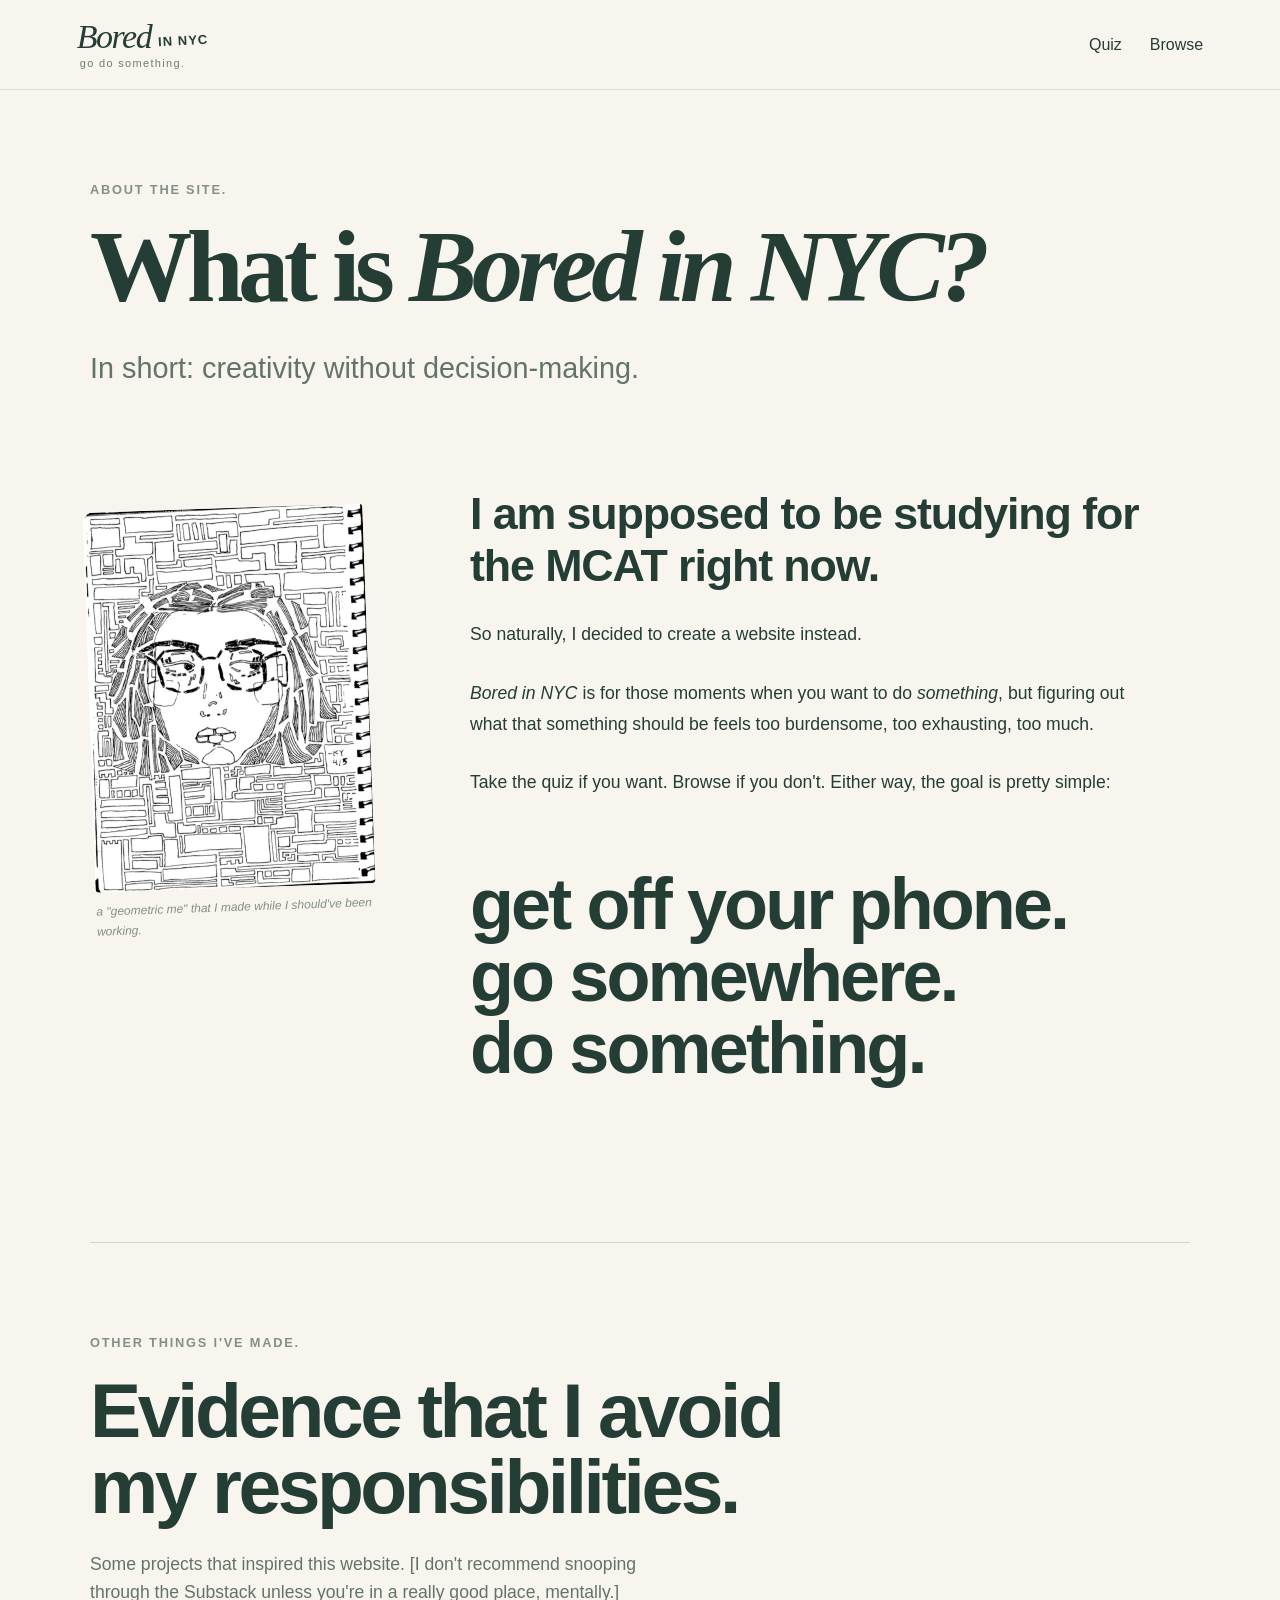
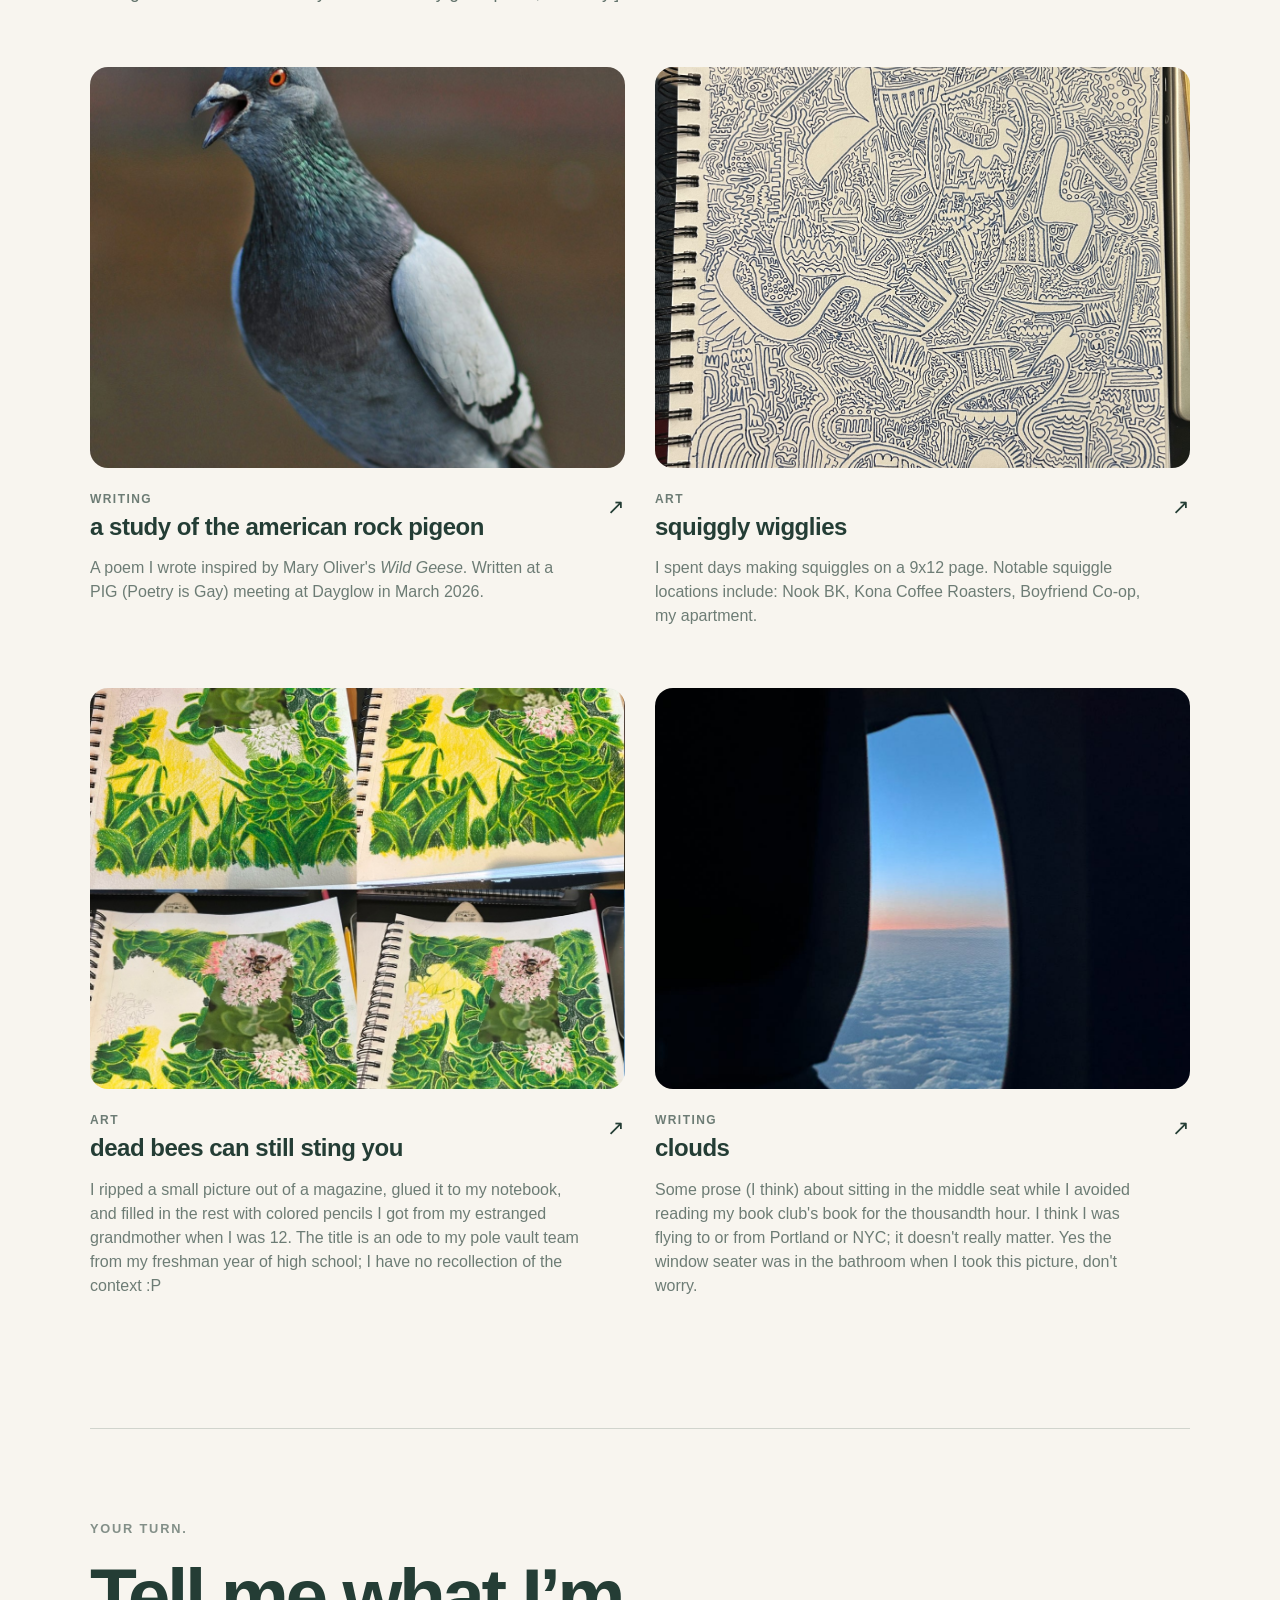
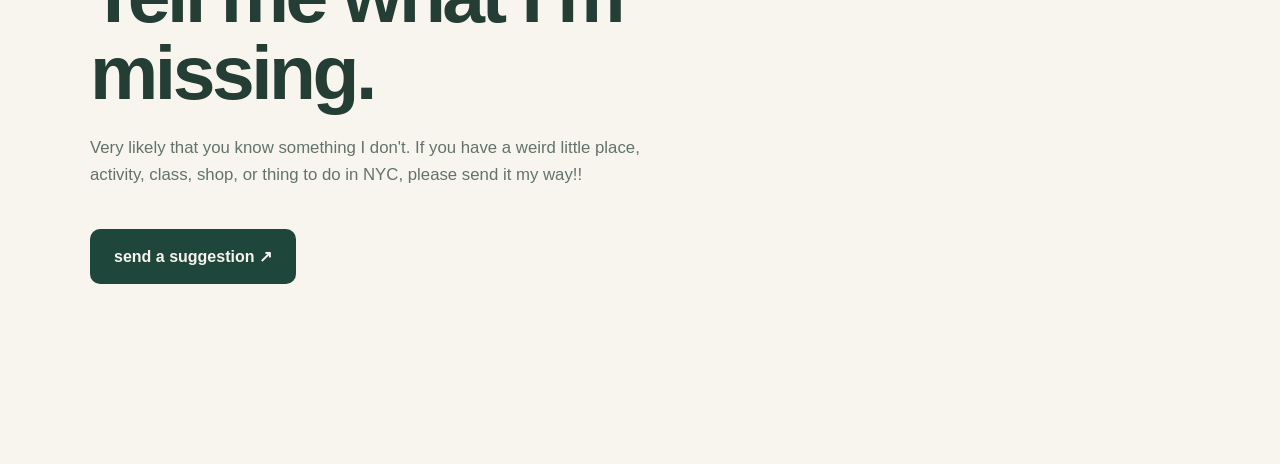
==== commit 4b996883: "fix order" ====
--- a/about.html
+++ b/about.html
@@ -96,7 +96,107 @@
 
 </div>
 
-     <section class="suggestion-section">
+  
+    <!-- ===================================================
+     CREATIVE PROJECTS
+     =================================================== -->
+
+<section class="creative-projects">
+
+  <div class="about-divider"></div>
+
+  <div class="creative-projects-header">
+    <p class="about-eyebrow">Other things I've made.</p>
+
+    <h2>
+      Evidence that I avoid my responsibilities.
+    </h2>
+
+    <p class="creative-projects-intro">
+      Some projects that inspired this website. [I don't recommend snooping through the Substack unless you're in a really good place, mentally.]
+    </p>
+  </div>
+
+
+  <div class="creative-projects-grid">
+
+    <!-- PROJECT 1 -->
+    <a 
+    href="https://officialcostcohotdog.substack.com/p/a-study-of-the-american-rock-pigeon"
+  class="creative-project-card"
+  target="_blank"
+  rel="noopener noreferrer"> <div class="creative-project-image">
+        <img src="Pigeon.jpeg" alt="">
+      </div>
+
+      <div class="creative-project-info">
+        <p class="creative-project-type">Writing</p>
+        <h3>a study of the american rock pigeon</h3>
+        <p>A poem I wrote inspired by Mary Oliver's <em>Wild Geese</em>. Written at a PIG (Poetry is Gay) meeting at Dayglow in March 2026.</p>
+        <span class="creative-project-arrow">↗</span>
+      </div>
+    </a>
+
+
+    <!-- PROJECT 2 -->
+<div class="creative-project-card art-expand-card">
+  <div class="creative-project-image" onclick="openLightbox('Art1.jpg', 'Squiggly Wigglies')">
+    <img src="Art1.jpg" alt="Squiggly Wigglies">
+  </div>
+
+  <div class="creative-project-info">
+    <p class="creative-project-type">Art</p>
+    <h3>squiggly wigglies</h3>
+    <p>
+      I spent days making squiggles on a 9x12 page. Notable squiggle
+      locations include: Nook BK, Kona Coffee Roasters, Boyfriend Co-op,
+      my apartment.
+    </p>
+    <span class="creative-project-arrow"
+          onclick="openLightbox('Art1.jpg', 'Squiggly Wigglies')">↗</span>
+  </div>
+</div>
+
+    <!-- PROJECT 3 -->
+<div class="creative-project-card art-expand-card">
+  <div class="creative-project-image" onclick="openLightbox('Art 2.jpg', 'Dead bees can still sting you')">
+    <img src="Art 2.jpg" alt="Dead bees can still sting you">
+  </div>
+
+  <div class="creative-project-info">
+    <p class="creative-project-type">Art</p>
+    <h3>dead bees can still sting you</h3>
+    <p>
+      I ripped a small picture out of a magazine, glued it to my notebook, and filled in the rest with colored pencils I got from my estranged grandmother when I was 12. The title is an ode to my pole vault team from my freshman year of high school; I have no recollection of the context :P
+    </p>
+    <span class="creative-project-arrow"
+          onclick="openLightbox('Art1.jpg', 'Squiggly Wigglies')">↗</span>
+  </div>
+</div>
+
+
+        <!-- PROJECT 5 -->
+    <a 
+    href="https://officialcostcohotdog.substack.com/p/clouds"
+  class="creative-project-card"
+  target="_blank"
+  rel="noopener noreferrer"> <div class="creative-project-image">
+        <img src="Clouds.jpg" alt="">
+      </div>
+
+      <div class="creative-project-info">
+        <p class="creative-project-type">Writing</p>
+        <h3>clouds</h3>
+        <p>Some prose (I think) about sitting in the middle seat while I avoided reading my book club's book for the thousandth hour. I think I was flying to or from Portland or NYC; it doesn't really matter. Yes the window seater was in the bathroom when I took this picture, don't worry.</p>
+        <span class="creative-project-arrow">↗</span>
+      </div>
+    </a>
+
+  </div>
+
+</section>
+
+   <section class="suggestion-section">
 
   <div class="about-divider"></div>
 
@@ -126,104 +226,6 @@
   </div>
 
 </section>
-    <!-- ===================================================
-     CREATIVE PROJECTS
-     =================================================== -->
-
-<section class="creative-projects">
-
-  <div class="about-divider"></div>
-
-  <div class="creative-projects-header">
-    <p class="about-eyebrow">Other things I've made.</p>
-
-    <h2>
-      Evidence that I avoid my responsibilities.
-    </h2>
-
-    <p class="creative-projects-intro">
-      Some projects that inspired this website. [I don't recommend snooping through the Substack unless you're in a really good place, mentally.]
-    </p>
-  </div>
-
-
-  <div class="creative-projects-grid">
-
-    <!-- PROJECT 1 -->
-    <a 
-    href="https://officialcostcohotdog.substack.com/p/a-study-of-the-american-rock-pigeon"
-  class="creative-project-card"
-  target="_blank"
-  rel="noopener noreferrer"> <div class="creative-project-image">
-        <img src="Pigeon.jpeg" alt="">
-      </div>
-
-      <div class="creative-project-info">
-        <p class="creative-project-type">Writing</p>
-        <h3>a study of the american rock pigeon</h3>
-        <p>A poem I wrote inspired by Mary Oliver's <em>Wild Geese</em>. Written at a PIG (Poetry is Gay) meeting at Dayglow in March 2026.</p>
-        <span class="creative-project-arrow">↗</span>
-      </div>
-    </a>
-
-
-    <!-- PROJECT 2 -->
-<div class="creative-project-card art-expand-card">
-  <div class="creative-project-image" onclick="openLightbox('Art1.jpg', 'Squiggly Wigglies')">
-    <img src="Art1.jpg" alt="Squiggly Wigglies">
-  </div>
-
-  <div class="creative-project-info">
-    <p class="creative-project-type">Art</p>
-    <h3>squiggly wigglies</h3>
-    <p>
-      I spent days making squiggles on a 9x12 page. Notable squiggle
-      locations include: Nook BK, Kona Coffee Roasters, Boyfriend Co-op,
-      my apartment.
-    </p>
-    <span class="creative-project-arrow"
-          onclick="openLightbox('Art1.jpg', 'Squiggly Wigglies')">↗</span>
-  </div>
-</div>
-
-    <!-- PROJECT 3 -->
-<div class="creative-project-card art-expand-card">
-  <div class="creative-project-image" onclick="openLightbox('Art 2.jpg', 'Dead bees can still sting you')">
-    <img src="Art 2.jpg" alt="Dead bees can still sting you">
-  </div>
-
-  <div class="creative-project-info">
-    <p class="creative-project-type">Art</p>
-    <h3>dead bees can still sting you</h3>
-    <p>
-      I ripped a small picture out of a magazine, glued it to my notebook, and filled in the rest with colored pencils I got from my estranged grandmother when I was 12. The title is an ode to my pole vault team from my freshman year of high school; I have no recollection of the context :P
-    </p>
-    <span class="creative-project-arrow"
-          onclick="openLightbox('Art1.jpg', 'Squiggly Wigglies')">↗</span>
-  </div>
-</div>
-
-
-        <!-- PROJECT 5 -->
-    <a 
-    href="https://officialcostcohotdog.substack.com/p/clouds"
-  class="creative-project-card"
-  target="_blank"
-  rel="noopener noreferrer"> <div class="creative-project-image">
-        <img src="Clouds.jpg" alt="">
-      </div>
-
-      <div class="creative-project-info">
-        <p class="creative-project-type">Writing</p>
-        <h3>clouds</h3>
-        <p>Some prose (I think) about sitting in the middle seat while I avoided reading my book club's book for the thousandth hour. I think I was flying to or from Portland or NYC; it doesn't really matter. Yes the window seater was in the bathroom when I took this picture, don't worry.</p>
-        <span class="creative-project-arrow">↗</span>
-      </div>
-    </a>
-
-  </div>
-
-</section>
 
   </main>
 
--- a/style.css
+++ b/style.css
@@ -3170,4 +3170,654 @@
   display: flex;
   align-items: center;
   gap: 28px;
+}
+
+/* ===================================================
+   ABOUT PAGE — MOBILE FIX
+   Keep this at the VERY BOTTOM of style.css
+   =================================================== */
+
+@media (max-width: 700px) {
+
+  /* ---------- PAGE ---------- */
+
+  .about-main {
+    width: auto;
+    margin: 0;
+    padding: 48px 20px 70px;
+    overflow: hidden;
+  }
+
+
+  /* ---------- HERO ---------- */
+
+  .about-hero {
+    width: 100%;
+    max-width: none;
+    margin: 0 0 60px;
+  }
+
+  .about-eyebrow {
+    margin-bottom: 14px;
+    font-size: 0.7rem;
+  }
+
+  .about-hero h1 {
+    max-width: 100%;
+    margin: 0;
+
+    font-size: clamp(3rem, 15vw, 4.5rem);
+    line-height: 0.95;
+    letter-spacing: -0.055em;
+
+    overflow-wrap: normal;
+    word-break: normal;
+  }
+
+  .about-lede {
+    max-width: 100%;
+    margin-top: 24px;
+
+    font-size: 1.15rem;
+    line-height: 1.4;
+  }
+
+
+  /* ---------- IMAGE + STORY ---------- */
+
+  .about-content-row {
+    display: flex;
+    flex-direction: column;
+    gap: 45px;
+
+    width: 100%;
+  }
+
+  .about-side-image {
+    width: 65%;
+    max-width: 260px;
+
+    margin: 0 auto 5px 5%;
+    transform: rotate(-2deg);
+  }
+
+  .about-side-image img {
+    width: 100%;
+    height: auto;
+    display: block;
+  }
+
+  .about-side-image p {
+    margin: 9px 0 0;
+
+    font-size: 0.7rem;
+    line-height: 1.35;
+  }
+
+
+  /* ---------- STORY ---------- */
+
+  .about-story {
+    width: 100%;
+    max-width: none;
+
+    margin: 0;
+    padding: 0;
+
+    font-size: 1rem;
+    line-height: 1.65;
+  }
+
+  .about-story p {
+    margin: 0 0 24px;
+  }
+
+  .about-big-text {
+    max-width: 100%;
+
+    font-size: 1.8rem;
+    line-height: 1.15;
+    letter-spacing: -0.025em;
+  }
+
+
+  /* ---------- BIG CLOSING ---------- */
+
+  .about-closing {
+    margin-top: 50px !important;
+    margin-bottom: 0 !important;
+
+    font-size: clamp(2.5rem, 12vw, 3.7rem);
+    line-height: 0.98;
+    letter-spacing: -0.045em;
+  }
+
+
+  /* ---------- CREATIVE PROJECTS ---------- */
+
+  .creative-projects {
+    width: 100%;
+    margin-top: 85px;
+  }
+
+  .about-divider {
+    width: 100%;
+    margin-bottom: 55px;
+  }
+
+  .creative-projects-header {
+    width: 100%;
+    max-width: none;
+    margin-bottom: 40px;
+  }
+
+  .creative-projects-header h2 {
+    font-size: clamp(2.6rem, 13vw, 3.7rem);
+    line-height: 0.98;
+    letter-spacing: -0.045em;
+  }
+
+  .creative-projects-intro {
+    max-width: 100%;
+    margin-top: 20px;
+
+    font-size: 1rem;
+    line-height: 1.5;
+  }
+
+
+  /* ---------- PROJECT CARDS ---------- */
+
+  .creative-projects-grid {
+    display: grid;
+    grid-template-columns: 1fr;
+
+    width: 100%;
+    gap: 55px;
+  }
+
+  .creative-project-card {
+    display: block;
+    width: 100%;
+    min-width: 0;
+  }
+
+  .creative-project-image {
+    width: 100%;
+    aspect-ratio: 4 / 3;
+
+    margin-bottom: 18px;
+    border-radius: 12px;
+  }
+
+  .creative-project-image img {
+    width: 100%;
+    height: 100%;
+    object-fit: cover;
+  }
+
+  .creative-project-info {
+    width: 100%;
+    padding-right: 35px;
+    box-sizing: border-box;
+  }
+
+  .creative-project-info h3 {
+    margin-bottom: 8px;
+
+    font-size: 1.35rem;
+    line-height: 1.15;
+  }
+
+  .creative-project-info > p:not(.creative-project-type) {
+    font-size: 0.95rem;
+    line-height: 1.5;
+  }
+
+
+  /* ---------- SUGGESTION SECTION ---------- */
+
+  .suggestion-section {
+    width: 100%;
+    margin-top: 90px;
+    padding-bottom: 20px;
+  }
+
+  .suggestion-content {
+    width: 100%;
+    max-width: none;
+  }
+
+  .suggestion-content h2 {
+    font-size: clamp(2.6rem, 13vw, 3.7rem);
+    line-height: 0.98;
+  }
+
+  .suggestion-intro {
+    width: 100%;
+    margin: 20px 0 30px;
+
+    font-size: 1rem;
+  }
+
+  .suggestion-form {
+    width: 100%;
+  }
+
+  .suggestion-form textarea {
+    width: 100%;
+    min-height: 150px;
+    box-sizing: border-box;
+  }
+
+  .suggestion-bottom {
+    display: flex;
+    flex-direction: column;
+    gap: 10px;
+
+    width: 100%;
+  }
+
+  .suggestion-form input {
+    width: 100%;
+    box-sizing: border-box;
+  }
+
+  .suggestion-form button,
+  .suggestion-button {
+    width: 100%;
+    box-sizing: border-box;
+
+    text-align: center;
+  }
+
+
+  /* ---------- LIGHTBOX ---------- */
+
+  .art-lightbox {
+    padding: 18px;
+  }
+
+  .art-lightbox img {
+    max-width: 94vw;
+    max-height: 82vh;
+  }
+
+}
+
+/* ===================================================
+   ABOUT PAGE — MOBILE RESET
+   MUST BE LAST THING IN STYLE.CSS
+   =================================================== */
+
+@media screen and (max-width: 700px) {
+
+  /* Prevent desktop sizing / horizontal overflow */
+  html,
+  body {
+    width: 100%;
+    max-width: 100%;
+    overflow-x: hidden;
+  }
+
+  .about-page {
+    width: 100%;
+    min-width: 0;
+  }
+
+
+  /* MAIN PAGE */
+
+  .about-main {
+    display: block;
+
+    width: 100%;
+    max-width: none;
+
+    margin: 0;
+    padding: 45px 22px 80px;
+
+    box-sizing: border-box;
+  }
+
+
+  /* HERO */
+
+  .about-hero {
+    width: 100%;
+    max-width: none;
+
+    margin: 0 0 55px;
+  }
+
+  .about-eyebrow {
+    font-size: 0.7rem;
+    line-height: 1.2;
+    letter-spacing: 0.12em;
+  }
+
+  .about-hero h1 {
+    width: 100%;
+    max-width: none;
+
+    margin: 14px 0 0;
+
+    font-size: 3.4rem;
+    line-height: 0.92;
+    letter-spacing: -0.05em;
+  }
+
+  .about-lede {
+    width: 100%;
+    max-width: none;
+
+    margin: 24px 0 0;
+
+    font-size: 1.1rem;
+    line-height: 1.4;
+  }
+
+
+  /* IMAGE + TEXT */
+
+  .about-content-row {
+    display: flex;
+    flex-direction: column;
+
+    width: 100%;
+    max-width: none;
+
+    gap: 45px;
+  }
+
+
+  /* ABOUT IMAGE */
+
+  .about-side-image {
+    width: 72%;
+    max-width: 280px;
+
+    margin: 0 auto;
+
+    transform: rotate(-2deg);
+  }
+
+  .about-side-image img {
+    display: block;
+
+    width: 100%;
+    max-width: 100%;
+    height: auto;
+  }
+
+  .about-side-image p {
+    margin-top: 10px;
+
+    font-size: 0.75rem;
+    line-height: 1.4;
+  }
+
+
+  /* STORY */
+
+  .about-story {
+    display: block;
+
+    width: 100%;
+    max-width: none;
+
+    margin: 0;
+    padding: 0;
+
+    font-size: 1rem;
+    line-height: 1.65;
+  }
+
+  .about-story p {
+    width: 100%;
+    max-width: none;
+
+    margin: 0 0 24px;
+  }
+
+  .about-big-text {
+    font-size: 1.9rem !important;
+    line-height: 1.1 !important;
+    letter-spacing: -0.03em;
+  }
+
+
+  /* BIG ENDING */
+
+  .about-closing {
+    margin-top: 45px !important;
+
+    font-size: 2.7rem !important;
+    line-height: 0.98 !important;
+    letter-spacing: -0.04em;
+  }
+
+
+  /* SUGGESTION SECTION */
+
+  .suggestion-section {
+    width: 100%;
+    margin-top: 85px;
+  }
+
+  .suggestion-content {
+    width: 100%;
+    max-width: none;
+  }
+
+  .suggestion-content h2 {
+    font-size: 2.7rem;
+    line-height: 1;
+  }
+
+  .suggestion-intro {
+    width: 100%;
+    max-width: none;
+
+    font-size: 1rem;
+    line-height: 1.55;
+  }
+
+  .suggestion-button {
+    display: inline-block;
+    width: auto;
+  }
+
+
+  /* CREATIVE PROJECTS */
+
+  .creative-projects {
+    width: 100%;
+    margin-top: 90px;
+  }
+
+  .about-divider {
+    width: 100%;
+    margin-bottom: 55px;
+  }
+
+  .creative-projects-header {
+    width: 100%;
+    max-width: none;
+
+    margin-bottom: 40px;
+  }
+
+  .creative-projects-header h2 {
+    font-size: 2.8rem;
+    line-height: 0.98;
+    letter-spacing: -0.04em;
+  }
+
+  .creative-projects-intro {
+    width: 100%;
+    max-width: none;
+
+    font-size: 1rem;
+    line-height: 1.5;
+  }
+
+
+  /* PROJECT GRID */
+
+  .creative-projects-grid {
+    display: grid;
+    grid-template-columns: 1fr;
+
+    width: 100%;
+
+    gap: 55px;
+  }
+
+  .creative-project-card {
+    display: block;
+
+    width: 100%;
+    min-width: 0;
+  }
+
+  .creative-project-image {
+    width: 100%;
+
+    aspect-ratio: 4 / 3;
+
+    margin-bottom: 18px;
+
+    overflow: hidden;
+    border-radius: 12px;
+  }
+
+  .creative-project-image img {
+    display: block;
+
+    width: 100%;
+    height: 100%;
+
+    object-fit: cover;
+  }
+
+  .creative-project-info {
+    width: 100%;
+
+    padding-right: 35px;
+
+    box-sizing: border-box;
+  }
+
+  .creative-project-info h3 {
+    font-size: 1.3rem;
+    line-height: 1.2;
+  }
+
+  .creative-project-info > p:not(.creative-project-type) {
+    font-size: 0.95rem;
+    line-height: 1.5;
+  }
+
+}
+/* ===================================================
+   ABOUT MOBILE — SIZE TUNING
+   =================================================== */
+
+@media screen and (max-width: 700px) {
+
+  /* overall side margins */
+  .about-main {
+    padding-left: 24px;
+    padding-right: 24px;
+  }
+
+
+  /* TOP HERO */
+
+  .about-hero h1 {
+    font-size: 2.8rem;
+    line-height: 0.95;
+  }
+
+  .about-lede {
+    font-size: 1rem;
+  }
+
+
+  /* ABOUT IMAGE */
+
+  .about-side-image {
+    width: 55%;
+    max-width: 220px;
+    margin: 0 auto;
+  }
+
+
+  /* STORY */
+
+  .about-story {
+    font-size: 0.95rem;
+    line-height: 1.6;
+  }
+
+  .about-big-text {
+    font-size: 1.65rem !important;
+    line-height: 1.12 !important;
+  }
+
+  .about-closing {
+    font-size: 2.25rem !important;
+    line-height: 1 !important;
+  }
+
+
+  /* SUGGESTION SECTION */
+
+  .suggestion-content h2 {
+    font-size: 2.2rem;
+  }
+
+  .suggestion-intro {
+    font-size: 0.95rem;
+  }
+
+
+  /* PROJECTS HEADER */
+
+  .creative-projects-header h2 {
+    font-size: 2.35rem;
+    line-height: 1;
+  }
+
+  .creative-projects-intro {
+    font-size: 0.95rem;
+    line-height: 1.5;
+  }
+
+
+  /* PROJECT CARDS */
+
+  .creative-projects-grid {
+    gap: 45px;
+  }
+
+  .creative-project-image {
+    aspect-ratio: 16 / 10;
+    border-radius: 10px;
+  }
+
+  .creative-project-info h3 {
+    font-size: 1.15rem;
+  }
+
+  .creative-project-info > p:not(.creative-project-type) {
+    font-size: 0.85rem;
+    line-height: 1.45;
+  }
+
+  .creative-project-type {
+    font-size: 0.65rem;
+  }
+
 }
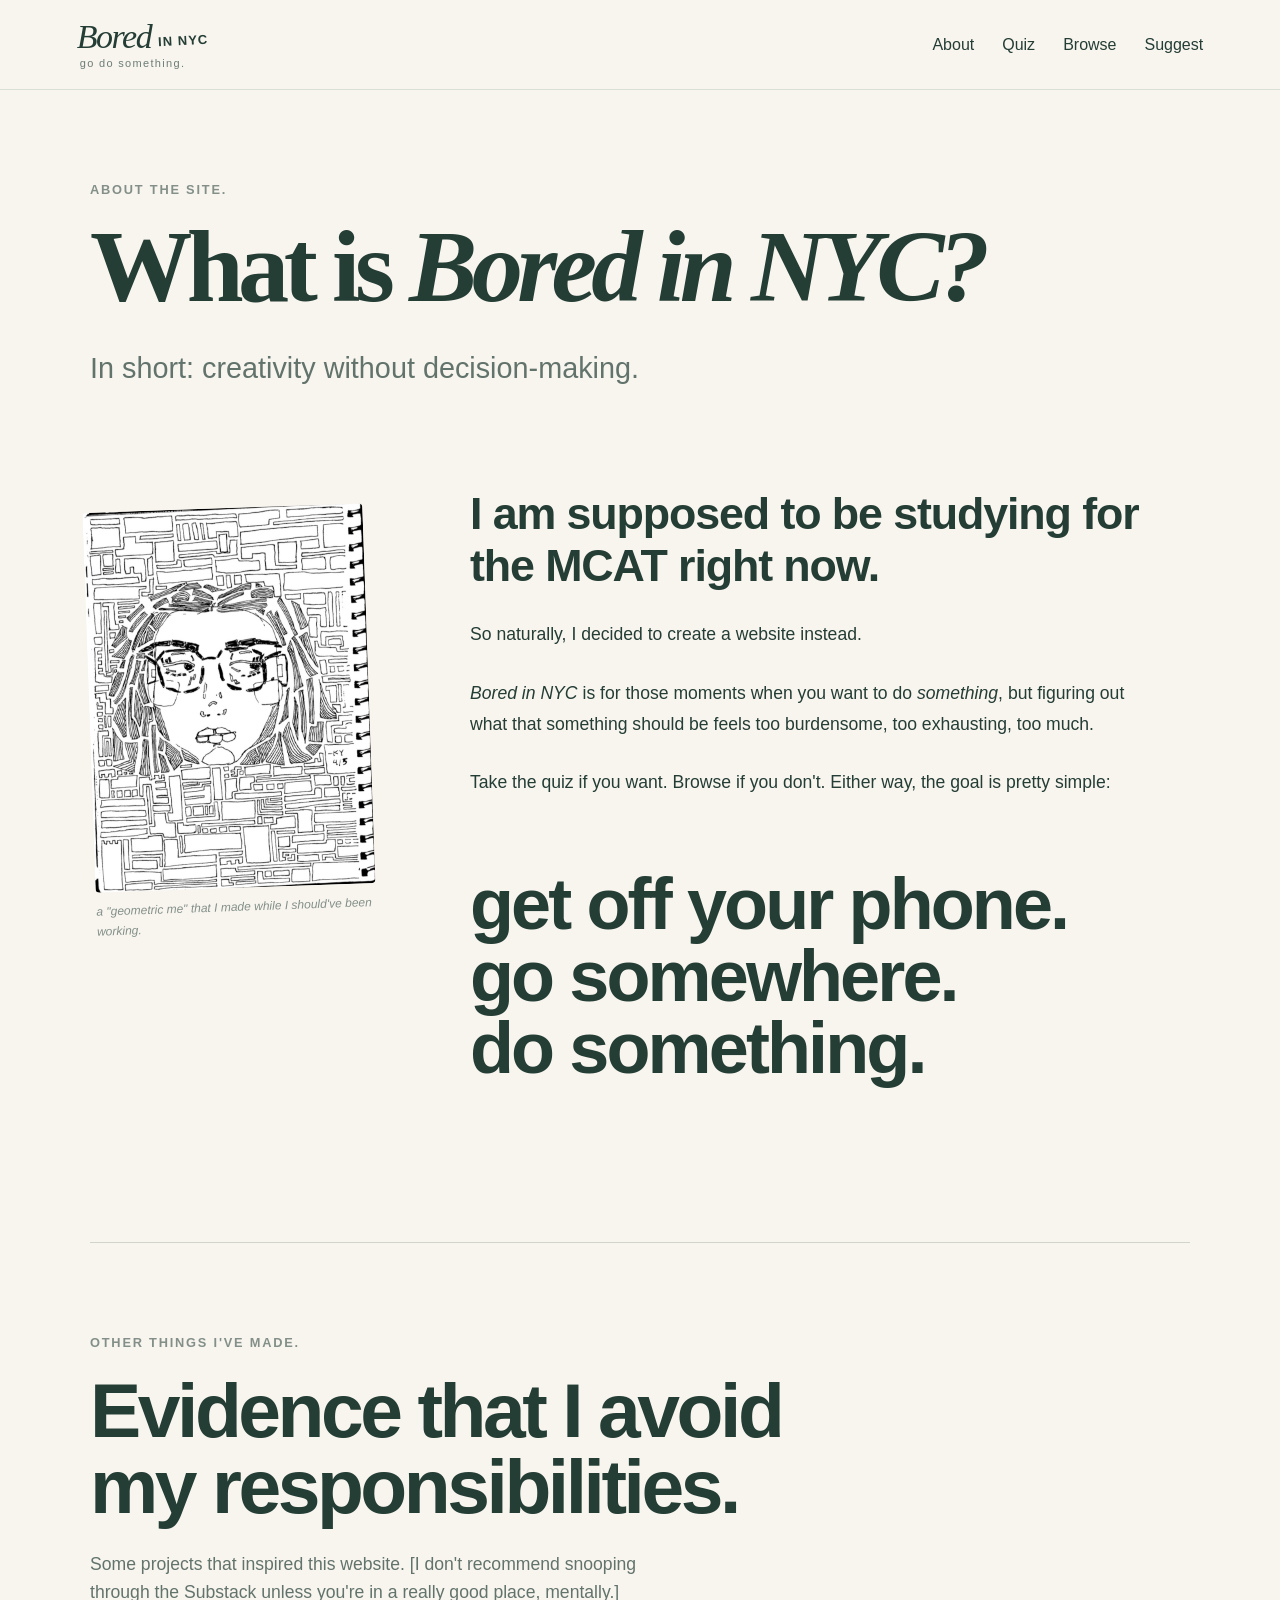
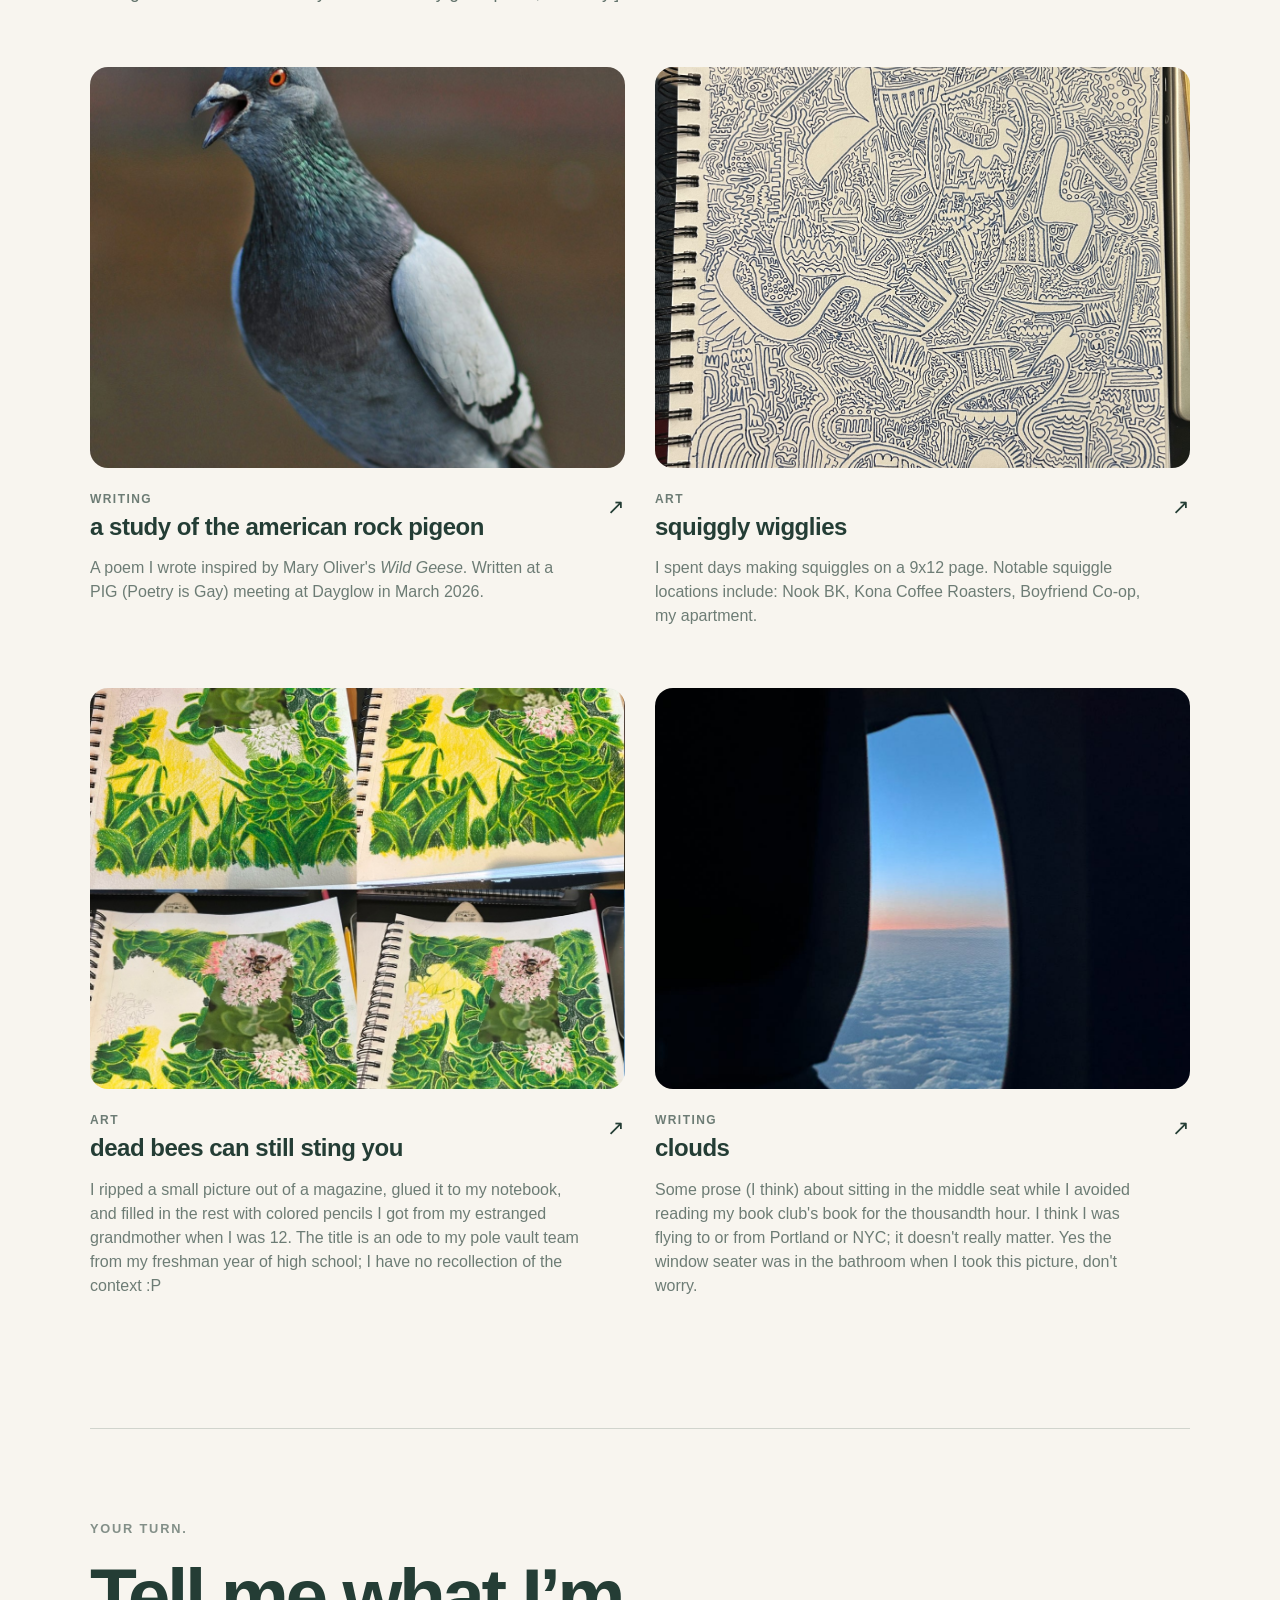
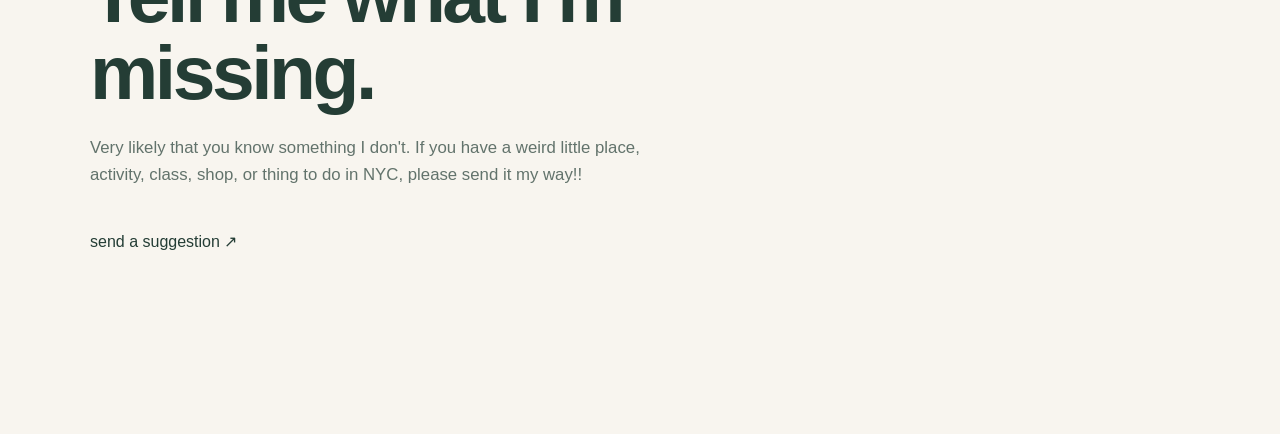
==== commit cc1ebaae: "suggest page edits" ====
--- a/about.html
+++ b/about.html
@@ -32,8 +32,10 @@
       </a>
 
       <div class="nav-links">
+        <a class="nav-link" href="about.html">About</a>
         <a class="nav-link" href="quiz.html">Quiz</a>
         <a class="nav-link" href="browse.html">Browse</a>
+        <a class="nav-link" href="suggest.html">Suggest</a>
       </div>
 
     </nav>
@@ -196,34 +198,30 @@
 
 </section>
 
-   <section class="suggestion-section">
+<section class="suggestion-section">
 
   <div class="about-divider"></div>
 
-  <div class="suggestion-content">
-
-    <p class="about-eyebrow">YOUR TURN.</p>
-
-    <h2>Tell me what I’m missing.</h2>
-
-    <p class="suggestion-intro">
-      Very likely that you know something I don't. If you have a weird little place, activity, class, shop, or thing to do
-      in NYC, please send it my way!!
-    </p>
-
-
-
-      <a
-  class="suggestion-button"
-  href="https://forms.gle/tax34unTZaLPcnZL6"
-  target="_blank"
-  rel="noopener noreferrer"
->
-  send a suggestion ↗
-</a>
-    </form>
-
-  </div>
+  <a href="suggest.html" class="suggestion-card-link">
+
+    <div class="suggestion-content">
+
+      <p class="about-eyebrow">YOUR TURN.</p>
+
+      <h2>Tell me what I’m missing.</h2>
+
+      <p class="suggestion-intro">
+        Very likely that you know something I don't. If you have a weird little
+        place, activity, class, shop, or thing to do in NYC, please send it my way!!
+      </p>
+
+      <span class="about-button">
+        send a suggestion ↗
+      </span>
+
+    </div>
+
+  </a>
 
 </section>
 
--- a/style.css
+++ b/style.css
@@ -1820,7 +1820,8 @@
   margin-bottom: 58px;
 }
 
-.browse-eyebrow {
+.browse-eyebrow,
+.suggest-eyebrow {
   margin: 0 0 14px;
 
   color: #6f7d75;
@@ -1829,7 +1830,8 @@
   letter-spacing: 0.16em;
 }
 
-body.browse-page .browse-intro h1 {
+body.browse-page .browse-intro h1,
+body.suggest-page-body .suggest-intro h1 {
   margin: 0;
 
   color: #243d35;
@@ -1840,8 +1842,8 @@
   letter-spacing: -1px;
 }
 
-.browse-subtitle {
-  max-width: 570px;
+.browse-subtitle,
+.suggest-description {
   margin: 22px 0 0;
 
   color: #56645c;
@@ -3820,4 +3822,644 @@
     font-size: 0.65rem;
   }
 
-}+}
+/* QUIZ RESULT — MULTIPLE LOCATIONS */
+
+.featured-locations {
+  margin: 24px 0;
+}
+
+.locations-toggle {
+  padding: 0 0 5px;
+  border: 0;
+  border-bottom: 1px solid currentColor;
+
+  background: none;
+  color: inherit;
+
+  font: inherit;
+  font-size: 0.85rem;
+  font-weight: 700;
+
+  cursor: pointer;
+}
+
+.locations-list {
+  margin-top: 20px;
+  border-top: 1px solid rgba(30, 65, 55, 0.18);
+}
+
+.location-item {
+  position: relative;
+
+  padding: 16px 0;
+
+  border-bottom: 1px solid rgba(30, 65, 55, 0.18);
+}
+
+.location-name {
+  margin: 0 0 4px;
+
+  font-weight: 700;
+}
+
+.location-address {
+  margin: 0;
+
+  font-size: 0.85rem;
+  opacity: 0.6;
+}
+
+.location-link {
+  display: inline-block;
+
+  margin-top: 8px;
+
+  color: inherit;
+  font-size: 0.8rem;
+  font-weight: 600;
+}
+/* ===================================================
+   QUIZ RESULTS — MULTIPLE STOPS
+   =================================================== */
+
+.featured-stops {
+  margin: 24px 0;
+}
+
+.stops-toggle {
+  padding: 0 0 6px;
+
+  border: 0;
+  border-bottom: 1px solid currentColor;
+
+  background: none;
+  color: inherit;
+
+  font: inherit;
+  font-size: 0.85rem;
+  font-weight: 700;
+
+  cursor: pointer;
+}
+
+.stops-list {
+  margin-top: 18px;
+  border-top: 1px solid rgba(30, 65, 55, 0.18);
+}
+
+.stop-item {
+  display: flex;
+  align-items: center;
+  justify-content: space-between;
+
+  gap: 20px;
+
+  padding: 14px 0;
+
+  border-bottom: 1px solid rgba(30, 65, 55, 0.18);
+}
+
+.stop-info {
+  min-width: 0;
+}
+
+.stop-name {
+  margin: 0 0 3px;
+
+  font-size: 0.95rem;
+  font-weight: 700;
+}
+
+.stop-address {
+  margin: 0;
+
+  font-size: 0.8rem;
+  opacity: 0.6;
+}
+
+.stop-link {
+  flex-shrink: 0;
+
+  color: inherit;
+  text-decoration: none;
+
+  font-size: 1.2rem;
+
+  transition: transform 0.15s ease;
+}
+
+.stop-link:hover {
+  transform: translate(2px, -2px);
+}
+
+
+/* MOBILE */
+
+@media (max-width: 700px) {
+
+  .featured-stops {
+    margin: 20px 0;
+  }
+
+  .stop-item {
+    padding: 13px 0;
+  }
+
+  .stop-name {
+    font-size: 0.9rem;
+  }
+
+  .stop-address {
+    font-size: 0.75rem;
+  }
+
+}
+
+/* ===================================================
+   BACKUP RESULT CARDS — EXPANDABLE STOPS
+   =================================================== */
+
+.backup-card-expandable {
+  cursor: pointer;
+}
+
+.backup-card-expandable .backup-arrow {
+  transition: transform 0.2s ease;
+}
+
+
+/* Expanded list */
+
+.backup-stops-list {
+  margin-top: 20px;
+
+  border-top: 1px solid
+    rgba(30, 65, 55, 0.18);
+}
+
+
+/* Individual stop */
+
+.backup-stop-item {
+  display: flex;
+  align-items: center;
+  justify-content: space-between;
+
+  gap: 16px;
+
+  padding: 13px 0;
+
+  border-bottom: 1px solid
+    rgba(30, 65, 55, 0.18);
+}
+
+.backup-stop-info {
+  min-width: 0;
+}
+
+.backup-stop-name {
+  margin: 0 0 3px;
+
+  font-size: 0.85rem;
+  font-weight: 700;
+  line-height: 1.25;
+}
+
+.backup-stop-address {
+  margin: 0;
+
+  font-size: 0.75rem;
+  line-height: 1.3;
+
+  opacity: 0.6;
+}
+
+
+/* Link for each individual location */
+
+.backup-stop-link {
+  flex-shrink: 0;
+
+  color: inherit;
+  text-decoration: none;
+
+  font-size: 1.1rem;
+
+  transition: transform 0.15s ease;
+}
+
+.backup-stop-link:hover {
+  transform: translate(2px, -2px);
+}
+
+
+/* Give expanded card a little breathing room */
+
+.backup-card-expandable.open {
+  padding-bottom: 20px;
+}
+
+
+/* MOBILE */
+
+@media (max-width: 700px) {
+
+  .backup-stops-list {
+    margin-top: 16px;
+  }
+
+  .backup-stop-item {
+    padding: 12px 0;
+  }
+
+  .backup-stop-name {
+    font-size: 0.82rem;
+  }
+
+  .backup-stop-address {
+    font-size: 0.72rem;
+  }
+
+}
+
+/* =========================
+   SUGGEST FORM STATES
+========================= */
+
+.suggest-submit:disabled {
+  opacity: 0.65;
+  cursor: default;
+  transform: none;
+}
+
+
+/* SUCCESS */
+
+.suggest-success {
+  padding: 10px 0 30px;
+  animation: suggestFadeIn 0.4s ease;
+}
+
+.suggest-success-small {
+  margin: 0 0 16px;
+  font-size: 14px;
+  font-weight: 700;
+  letter-spacing: 0.16em;
+  color: #84918b;
+}
+
+.suggest-success h2 {
+  margin: 0;
+  font-size: clamp(48px, 5vw, 72px);
+  line-height: 1;
+  letter-spacing: -0.045em;
+  color: #173e35;
+}
+
+.suggest-success > p:not(.suggest-success-small) {
+  margin: 20px 0 32px;
+  font-size: 18px;
+  color: #61736d;
+}
+
+.suggest-success-link {
+  display: inline-block;
+
+  padding: 17px 24px;
+
+  border-radius: 10px;
+
+  background: #174f43;
+  color: #fff;
+
+  font-size: 16px;
+  font-weight: 700;
+  text-decoration: none;
+
+  transition:
+    transform 0.15s ease,
+    opacity 0.15s ease;
+}
+
+.suggest-success-link:hover {
+  transform: translateY(-2px);
+  opacity: 0.92;
+}
+
+
+/* ERROR */
+
+.suggest-error {
+  margin-top: 22px;
+  font-size: 15px;
+  color: #8a4949;
+}
+
+
+/* LITTLE ENTRANCE ANIMATION */
+
+@keyframes suggestFadeIn {
+  from {
+    opacity: 0;
+    transform: translateY(8px);
+  }
+
+  to {
+    opacity: 1;
+    transform: translateY(0);
+  }
+}
+
+/* Make entire About suggestion area clickable */
+
+.suggestion-card-link {
+  display: block;
+  text-decoration: none;
+  color: inherit;
+}
+
+.suggestion-card-link .suggestion-content {
+  cursor: pointer;
+}
+
+.suggestion-card-link .about-button {
+  display: inline-block;
+}
+
+.suggestion-card-link:hover .about-button {
+  transform: translateY(-2px);
+}
+
+.suggestion-card-link:hover h2 {
+  opacity: 0.85;
+}
+
+/* Suggest success buttons */
+
+.suggest-success-actions {
+  display: flex;
+  align-items: center;
+  gap: 24px;
+  flex-wrap: wrap;
+}
+
+.suggest-success-secondary {
+  color: #174f43;
+  font-size: 16px;
+  font-weight: 700;
+  text-decoration: none;
+}
+
+.suggest-success-secondary:hover {
+  text-decoration: underline;
+}
+
+@media (max-width: 600px) {
+  .suggest-success-actions {
+    align-items: flex-start;
+    flex-direction: column;
+    gap: 18px;
+  }
+}
+
+/* =========================================================
+   SUGGEST PAGE
+   ========================================================= */
+
+body.suggest-page-body {
+  background: #f8f5ef;
+}
+
+
+/* Main page — same container as Browse */
+
+body.suggest-page-body .suggest-page {
+  width: min(100%, 1100px);
+  max-width: 1100px;
+
+  margin: 0 auto;
+  padding: 70px 32px 100px;
+
+  box-sizing: border-box;
+}
+
+
+/* =========================================================
+   INTRO
+   ========================================================= */
+
+.suggest-intro {
+  max-width: 1000px;
+}
+
+.suggest-description {
+  max-width: 650px;
+  margin: 22px 0 0;
+
+  color: #56645c;
+  font-size: 18px;
+  line-height: 1.6;
+}
+
+
+/* ---------- DIVIDER ---------- */
+
+.suggest-divider {
+  width: 100%;
+  height: 1px;
+
+  margin: 0 0 38px;
+
+  background: #d4d9d5;
+}
+
+
+/* ---------- FORM ---------- */
+
+.suggest-form {
+  width: 100%;
+  max-width: 760px;
+}
+
+.suggest-field {
+  margin-bottom: 30px;
+}
+
+.suggest-field label {
+  display: block;
+  margin-bottom: 10px;
+
+  font-size: 15px;
+  font-weight: 700;
+  color: #173e35;
+}
+
+.suggest-field input,
+.suggest-field textarea {
+  width: 100%;
+  box-sizing: border-box;
+
+  padding: 16px 18px;
+
+  border: 1px solid #c8cec9;
+  border-radius: 8px;
+
+  background: transparent;
+
+  font: inherit;
+  font-size: 16px;
+  color: #173e35;
+
+  outline: none;
+
+  transition:
+    border-color 0.2s ease,
+    box-shadow 0.2s ease;
+}
+
+.suggest-field input {
+  height: 56px;
+}
+
+.suggest-field textarea {
+  min-height: 145px;
+  resize: vertical;
+}
+
+.suggest-field input::placeholder,
+.suggest-field textarea::placeholder {
+  color: #98a39e;
+}
+
+.suggest-field input:focus,
+.suggest-field textarea:focus {
+  border-color: #173e35;
+  box-shadow: 0 0 0 2px rgba(23, 62, 53, 0.08);
+}
+
+
+/* ---------- SUBMIT ---------- */
+
+.suggest-submit {
+  border: 0;
+  border-radius: 10px;
+
+  padding: 18px 26px;
+
+  background: #174f43;
+  color: #fff;
+
+  font: inherit;
+  font-size: 16px;
+  font-weight: 700;
+
+  cursor: pointer;
+
+  transition:
+    transform 0.15s ease,
+    opacity 0.15s ease;
+}
+
+.suggest-submit:hover {
+  transform: translateY(-2px);
+  opacity: 0.92;
+}
+
+
+/* ---------- MOBILE ---------- */
+
+@media (max-width: 700px) {
+
+  .suggest-page {
+    padding: 45px 22px 90px;
+  }
+
+  .suggest-intro h1 {
+    font-size: clamp(44px, 13vw, 60px);
+  }
+
+  .suggest-description {
+    margin-top: 22px;
+    font-size: 17px;
+  }
+
+  .suggest-divider {
+    margin: 42px 0 34px;
+  }
+
+  .suggest-form {
+    max-width: none;
+  }
+
+  .suggest-submit {
+    width: 100%;
+  }
+}
+
+/* Small refinements to Suggest page */
+
+.suggest-page {
+  width: 100%;
+  max-width: 1290px;
+  margin: 0 auto;
+  padding: 45px 32px 120px;
+  box-sizing: border-box;
+}
+
+
+.suggest-description {
+  max-width: 720px;
+  margin: 26px 0 0;
+
+  font-size: 18px;
+  line-height: 1.55;
+  color: #61736d;
+}
+
+.suggest-divider {
+  width: 100%;
+  height: 1px;
+
+  margin: 48px 0 42px;
+
+  background: #d4d9d5;
+}
+
+.suggest-form {
+  width: 100%;
+  max-width: 840px;
+}
+
+@media (max-width: 700px) {
+
+  body.suggest-page-body .suggest-page {
+    width: 100%;
+    padding: 45px 22px 80px;
+  }
+
+  .suggest-intro {
+    width: 100%;
+    margin-bottom: 42px;
+  }
+
+  .suggest-intro h1 {
+    font-size: clamp(44px, 13vw, 58px);
+  }
+
+  .suggest-description {
+    font-size: 17px;
+  }
+
+  .suggest-divider {
+    margin-bottom: 32px;
+  }
+
+  .suggest-form {
+    max-width: none;
+  }
+
+  .suggest-submit {
+    width: 100%;
+  }
+}
